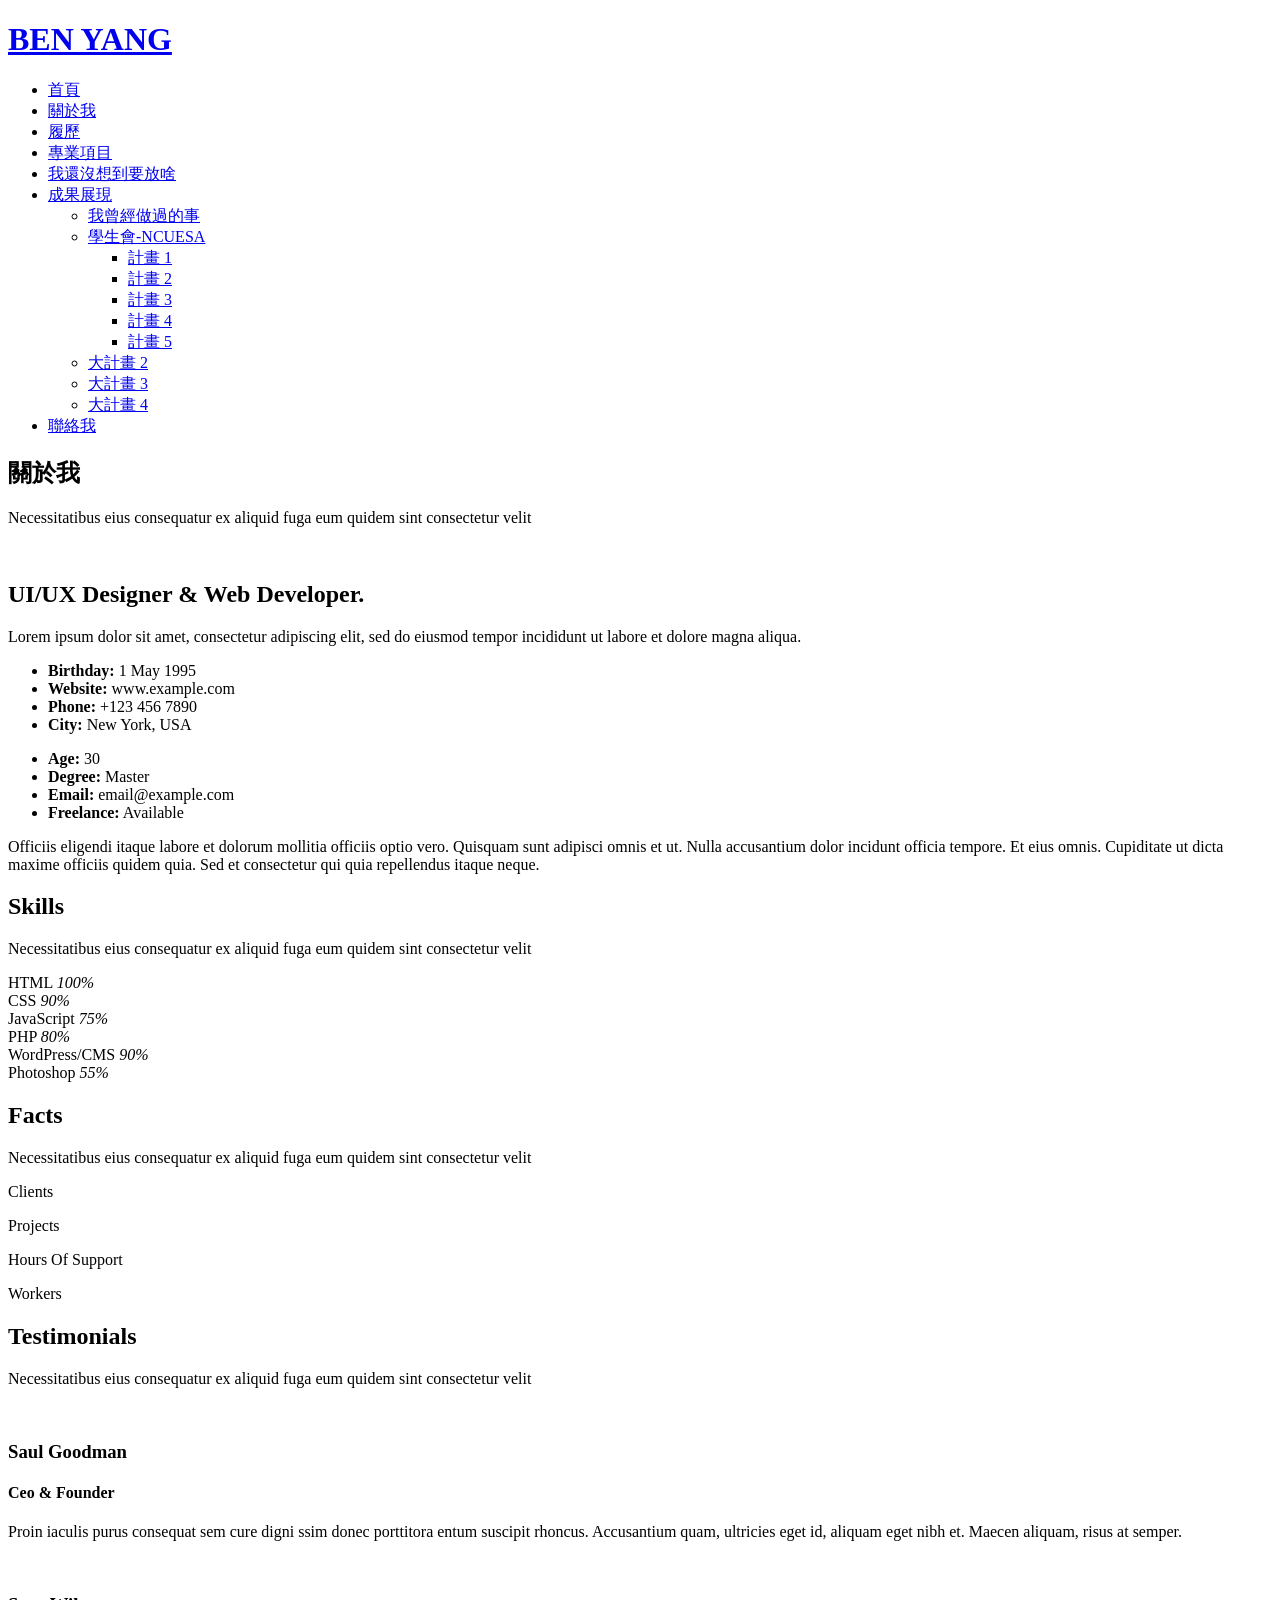
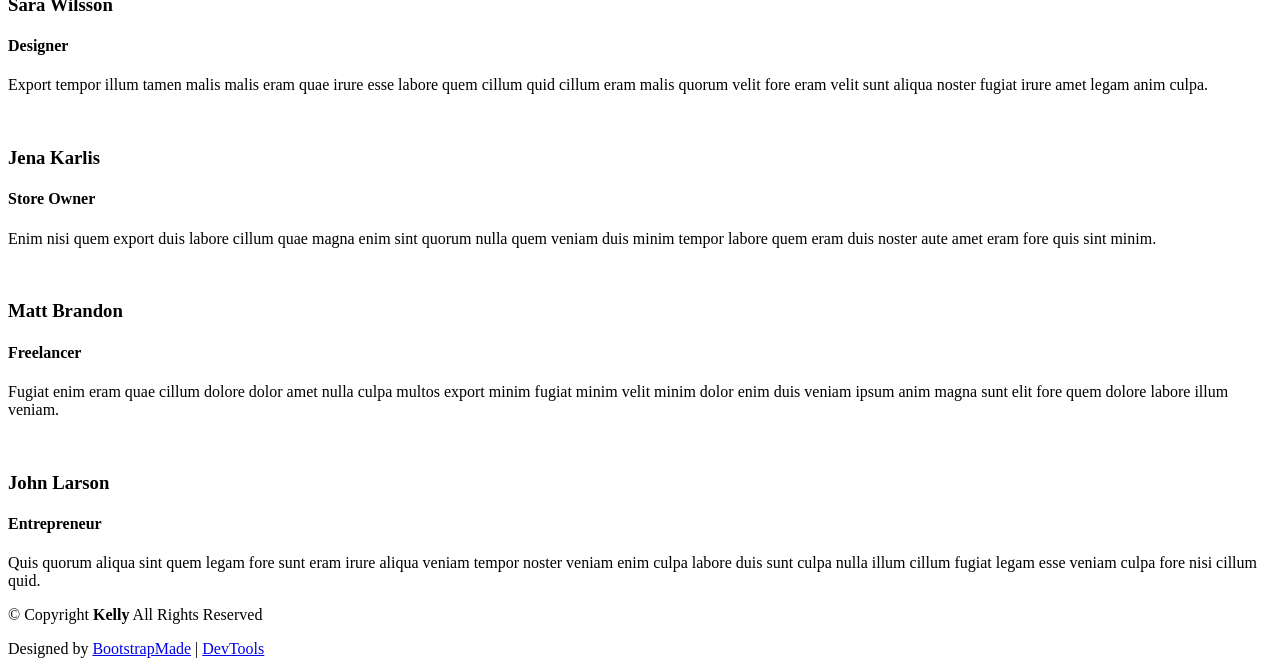
==== about.html @ 147623a7 "Add files via upload" ====
<!DOCTYPE html>
<html lang="en">

<head>
  <meta charset="utf-8">
  <meta content="width=device-width, initial-scale=1.0" name="viewport">
  <title>關於BEN YANG</title>
  <meta name="description" content="">
  <meta name="keywords" content="">

  <!-- Favicons -->
  <link href="assets/img/favicon.png" rel="icon">
  <link href="assets/img/apple-touch-icon.png" rel="apple-touch-icon">

  <!-- Fonts -->
  <link href="https://fonts.googleapis.com" rel="preconnect">
  <link href="https://fonts.gstatic.com" rel="preconnect" crossorigin>
  <link href="https://fonts.googleapis.com/css2?family=Roboto:ital,wght@0,100;0,300;0,400;0,500;0,700;0,900;1,100;1,300;1,400;1,500;1,700;1,900&family=Poppins:ital,wght@0,100;0,200;0,300;0,400;0,500;0,600;0,700;0,800;0,900;1,100;1,200;1,300;1,400;1,500;1,600;1,700;1,800;1,900&family=Raleway:ital,wght@0,100;0,200;0,300;0,400;0,500;0,600;0,700;0,800;0,900;1,100;1,200;1,300;1,400;1,500;1,600;1,700;1,800;1,900&display=swap" rel="stylesheet">

  <!-- Vendor CSS Files -->
  <link href="assets/vendor/bootstrap/css/bootstrap.min.css" rel="stylesheet">
  <link href="assets/vendor/bootstrap-icons/bootstrap-icons.css" rel="stylesheet">
  <link href="assets/vendor/aos/aos.css" rel="stylesheet">
  <link href="assets/vendor/swiper/swiper-bundle.min.css" rel="stylesheet">
  <link href="assets/vendor/glightbox/css/glightbox.min.css" rel="stylesheet">

  <!-- Main CSS File -->
  <link href="assets/css/main.css" rel="stylesheet">

  <!-- =======================================================
  * Template Name: Kelly
  * Template URL: https://bootstrapmade.com/kelly-free-bootstrap-cv-resume-html-template/
  * Updated: Aug 07 2024 with Bootstrap v5.3.3
  * Author: BootstrapMade.com
  * License: https://bootstrapmade.com/license/
  ======================================================== -->
</head>

<body class="about-page">

   <header id="header" class="header d-flex align-items-center light-background sticky-top">
    <div class="container-fluid position-relative d-flex align-items-center justify-content-between">

      <a href="index.html" class="logo d-flex align-items-center me-auto me-xl-0">
        <!-- Uncomment the line below if you also wish to use an image logo -->
        <!-- <img src="assets/img/logo.png" alt=""> -->
        <h1 class="sitename">BEN YANG</h1>
      </a>

      <nav id="navmenu" class="navmenu">
        <ul>
          <li><a href="index.html" class="active">首頁</a></li>
          <li><a href="about.html">關於我</a></li>
          <li><a href="resume.html">履歷</a></li>
          <li><a href="services.html">專業項目</a></li>
          <li><a href="portfolio.html">我還沒想到要放啥</a></li>
          <li class="dropdown"><a href="#"><span>成果展現</span> <i class="bi bi-chevron-down toggle-dropdown"></i></a>
            <ul>
              <li><a href="#">我曾經做過的事</a></li>
              <li class="dropdown"><a href="#"><span>學生會-NCUESA</span> <i class="bi bi-chevron-down toggle-dropdown"></i></a>
                <ul>
                  <li><a href="#">計畫 1</a></li>
                  <li><a href="#">計畫 2</a></li>
                  <li><a href="#">計畫 3</a></li>
                  <li><a href="#">計畫 4</a></li>
                  <li><a href="#">計畫 5</a></li>
                </ul>
              </li>
              <li><a href="#">大計畫 2</a></li>
              <li><a href="#">大計畫 3</a></li>
              <li><a href="#">大計畫 4</a></li>
            </ul>
          </li>
          <li><a href="contact.html">聯絡我</a></li>
        </ul>
        <i class="mobile-nav-toggle d-xl-none bi bi-list"></i>
      </nav>

      <div class="header-social-links">
        <a href="https://www.facebook.com/?locale=zh_TW" class="facebook" target="_blank"><i class="bi bi-facebook"></i></a>
        <a href="https://www.instagram.com/" class="instagram" target="_blank"><i class="bi bi-instagram"></i></a>
      </div>

    </div>
  </header>

  <main class="main">

    <!-- About Section -->
    <section id="about" class="about section">

      <!-- Section Title -->
      <div class="container section-title" data-aos="fade-up">
        <h2>關於我</h2>
        <p>Necessitatibus eius consequatur ex aliquid fuga eum quidem sint consectetur velit</p>
      </div><!-- End Section Title -->

      <div class="container" data-aos="fade-up" data-aos-delay="100">

        <div class="row gy-4 justify-content-center">
          <div class="col-lg-4">
            <img src="assets/img/profile-img.jpg" class="img-fluid" alt="">
          </div>
          <div class="col-lg-8 content">
            <h2>UI/UX Designer &amp; Web Developer.</h2>
            <p class="fst-italic py-3">
              Lorem ipsum dolor sit amet, consectetur adipiscing elit, sed do eiusmod tempor incididunt ut labore et dolore
              magna aliqua.
            </p>
            <div class="row">
              <div class="col-lg-6">
                <ul>
                  <li><i class="bi bi-chevron-right"></i> <strong>Birthday:</strong> <span>1 May 1995</span></li>
                  <li><i class="bi bi-chevron-right"></i> <strong>Website:</strong> <span>www.example.com</span></li>
                  <li><i class="bi bi-chevron-right"></i> <strong>Phone:</strong> <span>+123 456 7890</span></li>
                  <li><i class="bi bi-chevron-right"></i> <strong>City:</strong> <span>New York, USA</span></li>
                </ul>
              </div>
              <div class="col-lg-6">
                <ul>
                  <li><i class="bi bi-chevron-right"></i> <strong>Age:</strong> <span>30</span></li>
                  <li><i class="bi bi-chevron-right"></i> <strong>Degree:</strong> <span>Master</span></li>
                  <li><i class="bi bi-chevron-right"></i> <strong>Email:</strong> <span>email@example.com</span></li>
                  <li><i class="bi bi-chevron-right"></i> <strong>Freelance:</strong> <span>Available</span></li>
                </ul>
              </div>
            </div>
            <p class="py-3">
              Officiis eligendi itaque labore et dolorum mollitia officiis optio vero. Quisquam sunt adipisci omnis et ut. Nulla accusantium dolor incidunt officia tempore. Et eius omnis.
              Cupiditate ut dicta maxime officiis quidem quia. Sed et consectetur qui quia repellendus itaque neque.
            </p>
          </div>
        </div>

      </div>

    </section><!-- /About Section -->

    <!-- Skills Section -->
    <section id="skills" class="skills section">

      <!-- Section Title -->
      <div class="container section-title" data-aos="fade-up">
        <h2>Skills</h2>
        <p>Necessitatibus eius consequatur ex aliquid fuga eum quidem sint consectetur velit</p>
      </div><!-- End Section Title -->

      <div class="container" data-aos="fade-up" data-aos-delay="100">

        <div class="row skills-content skills-animation">

          <div class="col-lg-6">

            <div class="progress">
              <span class="skill"><span>HTML</span> <i class="val">100%</i></span>
              <div class="progress-bar-wrap">
                <div class="progress-bar" role="progressbar" aria-valuenow="100" aria-valuemin="0" aria-valuemax="100"></div>
              </div>
            </div><!-- End Skills Item -->

            <div class="progress">
              <span class="skill"><span>CSS</span> <i class="val">90%</i></span>
              <div class="progress-bar-wrap">
                <div class="progress-bar" role="progressbar" aria-valuenow="90" aria-valuemin="0" aria-valuemax="100"></div>
              </div>
            </div><!-- End Skills Item -->

            <div class="progress">
              <span class="skill"><span>JavaScript</span> <i class="val">75%</i></span>
              <div class="progress-bar-wrap">
                <div class="progress-bar" role="progressbar" aria-valuenow="75" aria-valuemin="0" aria-valuemax="100"></div>
              </div>
            </div><!-- End Skills Item -->

          </div>

          <div class="col-lg-6">

            <div class="progress">
              <span class="skill"><span>PHP</span> <i class="val">80%</i></span>
              <div class="progress-bar-wrap">
                <div class="progress-bar" role="progressbar" aria-valuenow="80" aria-valuemin="0" aria-valuemax="100"></div>
              </div>
            </div><!-- End Skills Item -->

            <div class="progress">
              <span class="skill"><span>WordPress/CMS</span> <i class="val">90%</i></span>
              <div class="progress-bar-wrap">
                <div class="progress-bar" role="progressbar" aria-valuenow="90" aria-valuemin="0" aria-valuemax="100"></div>
              </div>
            </div><!-- End Skills Item -->

            <div class="progress">
              <span class="skill"><span>Photoshop</span> <i class="val">55%</i></span>
              <div class="progress-bar-wrap">
                <div class="progress-bar" role="progressbar" aria-valuenow="55" aria-valuemin="0" aria-valuemax="100"></div>
              </div>
            </div><!-- End Skills Item -->

          </div>

        </div>

      </div>

    </section><!-- /Skills Section -->

    <!-- Stats Section -->
    <section id="stats" class="stats section">

      <!-- Section Title -->
      <div class="container section-title" data-aos="fade-up">
        <h2>Facts</h2>
        <p>Necessitatibus eius consequatur ex aliquid fuga eum quidem sint consectetur velit</p>
      </div><!-- End Section Title -->

      <div class="container" data-aos="fade-up" data-aos-delay="100">

        <div class="row gy-4">

          <div class="col-lg-3 col-md-6">
            <div class="stats-item text-center w-100 h-100">
              <span data-purecounter-start="0" data-purecounter-end="232" data-purecounter-duration="1" class="purecounter"></span>
              <p>Clients</p>
            </div>
          </div><!-- End Stats Item -->

          <div class="col-lg-3 col-md-6">
            <div class="stats-item text-center w-100 h-100">
              <span data-purecounter-start="0" data-purecounter-end="521" data-purecounter-duration="1" class="purecounter"></span>
              <p>Projects</p>
            </div>
          </div><!-- End Stats Item -->

          <div class="col-lg-3 col-md-6">
            <div class="stats-item text-center w-100 h-100">
              <span data-purecounter-start="0" data-purecounter-end="1453" data-purecounter-duration="1" class="purecounter"></span>
              <p>Hours Of Support</p>
            </div>
          </div><!-- End Stats Item -->

          <div class="col-lg-3 col-md-6">
            <div class="stats-item text-center w-100 h-100">
              <span data-purecounter-start="0" data-purecounter-end="32" data-purecounter-duration="1" class="purecounter"></span>
              <p>Workers</p>
            </div>
          </div><!-- End Stats Item -->

        </div>

      </div>

    </section><!-- /Stats Section -->

    <!-- Testimonials Section -->
    <section id="testimonials" class="testimonials section">

      <!-- Section Title -->
      <div class="container section-title" data-aos="fade-up">
        <h2>Testimonials</h2>
        <p>Necessitatibus eius consequatur ex aliquid fuga eum quidem sint consectetur velit</p>
      </div><!-- End Section Title -->

      <div class="container" data-aos="fade-up" data-aos-delay="100">

        <div class="swiper init-swiper">
          <script type="application/json" class="swiper-config">
            {
              "loop": true,
              "speed": 600,
              "autoplay": {
                "delay": 5000
              },
              "slidesPerView": "auto",
              "pagination": {
                "el": ".swiper-pagination",
                "type": "bullets",
                "clickable": true
              }
            }
          </script>
          <div class="swiper-wrapper">

            <div class="swiper-slide">
              <div class="testimonial-item">
                <img src="assets/img/testimonials/testimonials-1.jpg" class="testimonial-img" alt="">
                <h3>Saul Goodman</h3>
                <h4>Ceo &amp; Founder</h4>
                <div class="stars">
                  <i class="bi bi-star-fill"></i><i class="bi bi-star-fill"></i><i class="bi bi-star-fill"></i><i class="bi bi-star-fill"></i><i class="bi bi-star-fill"></i>
                </div>
                <p>
                  <i class="bi bi-quote quote-icon-left"></i>
                  <span>Proin iaculis purus consequat sem cure digni ssim donec porttitora entum suscipit rhoncus. Accusantium quam, ultricies eget id, aliquam eget nibh et. Maecen aliquam, risus at semper.</span>
                  <i class="bi bi-quote quote-icon-right"></i>
                </p>
              </div>
            </div><!-- End testimonial item -->

            <div class="swiper-slide">
              <div class="testimonial-item">
                <img src="assets/img/testimonials/testimonials-2.jpg" class="testimonial-img" alt="">
                <h3>Sara Wilsson</h3>
                <h4>Designer</h4>
                <div class="stars">
                  <i class="bi bi-star-fill"></i><i class="bi bi-star-fill"></i><i class="bi bi-star-fill"></i><i class="bi bi-star-fill"></i><i class="bi bi-star-fill"></i>
                </div>
                <p>
                  <i class="bi bi-quote quote-icon-left"></i>
                  <span>Export tempor illum tamen malis malis eram quae irure esse labore quem cillum quid cillum eram malis quorum velit fore eram velit sunt aliqua noster fugiat irure amet legam anim culpa.</span>
                  <i class="bi bi-quote quote-icon-right"></i>
                </p>
              </div>
            </div><!-- End testimonial item -->

            <div class="swiper-slide">
              <div class="testimonial-item">
                <img src="assets/img/testimonials/testimonials-3.jpg" class="testimonial-img" alt="">
                <h3>Jena Karlis</h3>
                <h4>Store Owner</h4>
                <div class="stars">
                  <i class="bi bi-star-fill"></i><i class="bi bi-star-fill"></i><i class="bi bi-star-fill"></i><i class="bi bi-star-fill"></i><i class="bi bi-star-fill"></i>
                </div>
                <p>
                  <i class="bi bi-quote quote-icon-left"></i>
                  <span>Enim nisi quem export duis labore cillum quae magna enim sint quorum nulla quem veniam duis minim tempor labore quem eram duis noster aute amet eram fore quis sint minim.</span>
                  <i class="bi bi-quote quote-icon-right"></i>
                </p>
              </div>
            </div><!-- End testimonial item -->

            <div class="swiper-slide">
              <div class="testimonial-item">
                <img src="assets/img/testimonials/testimonials-4.jpg" class="testimonial-img" alt="">
                <h3>Matt Brandon</h3>
                <h4>Freelancer</h4>
                <div class="stars">
                  <i class="bi bi-star-fill"></i><i class="bi bi-star-fill"></i><i class="bi bi-star-fill"></i><i class="bi bi-star-fill"></i><i class="bi bi-star-fill"></i>
                </div>
                <p>
                  <i class="bi bi-quote quote-icon-left"></i>
                  <span>Fugiat enim eram quae cillum dolore dolor amet nulla culpa multos export minim fugiat minim velit minim dolor enim duis veniam ipsum anim magna sunt elit fore quem dolore labore illum veniam.</span>
                  <i class="bi bi-quote quote-icon-right"></i>
                </p>
              </div>
            </div><!-- End testimonial item -->

            <div class="swiper-slide">
              <div class="testimonial-item">
                <img src="assets/img/testimonials/testimonials-5.jpg" class="testimonial-img" alt="">
                <h3>John Larson</h3>
                <h4>Entrepreneur</h4>
                <div class="stars">
                  <i class="bi bi-star-fill"></i><i class="bi bi-star-fill"></i><i class="bi bi-star-fill"></i><i class="bi bi-star-fill"></i><i class="bi bi-star-fill"></i>
                </div>
                <p>
                  <i class="bi bi-quote quote-icon-left"></i>
                  <span>Quis quorum aliqua sint quem legam fore sunt eram irure aliqua veniam tempor noster veniam enim culpa labore duis sunt culpa nulla illum cillum fugiat legam esse veniam culpa fore nisi cillum quid.</span>
                  <i class="bi bi-quote quote-icon-right"></i>
                </p>
              </div>
            </div><!-- End testimonial item -->

          </div>
          <div class="swiper-pagination"></div>
        </div>

      </div>

    </section><!-- /Testimonials Section -->

  </main>

<footer id="footer" class="footer light-background">

    <div class="container">
      <div class="copyright text-center ">
        <p>© <span>Copyright</span> <strong class="px-1 sitename">Kelly</strong> <span>All Rights Reserved<br></span></p>
      </div>
      <div class="social-links d-flex justify-content-center">
        <a href="https://www.facebook.com/?locale=zh_TW"><i class="bi bi-facebook"></i></a>
        <a href="https://www.instagram.com/"><i class="bi bi-instagram"></i></a>
      </div>
      <div class="credits">
        <!-- All the links in the footer should remain intact. -->
        <!-- You can delete the links only if you've purchased the pro version. -->
        <!-- Licensing information: https://bootstrapmade.com/license/ -->
        <!-- Purchase the pro version with working PHP/AJAX contact form: [buy-url] -->
        Designed by <a href="https://bootstrapmade.com/">BootstrapMade</a> | <a href="https://bootstrapmade.com/tools/">DevTools</a>
      </div>
    </div>

  </footer>

  <!-- Scroll Top -->
  <a href="#" id="scroll-top" class="scroll-top d-flex align-items-center justify-content-center"><i class="bi bi-arrow-up-short"></i></a>

  <!-- Preloader -->
  <div id="preloader"></div>

  <!-- Vendor JS Files -->
  <script src="assets/vendor/bootstrap/js/bootstrap.bundle.min.js"></script>
  <script src="assets/vendor/php-email-form/validate.js"></script>
  <script src="assets/vendor/aos/aos.js"></script>
  <script src="assets/vendor/waypoints/noframework.waypoints.js"></script>
  <script src="assets/vendor/purecounter/purecounter_vanilla.js"></script>
  <script src="assets/vendor/swiper/swiper-bundle.min.js"></script>
  <script src="assets/vendor/glightbox/js/glightbox.min.js"></script>
  <script src="assets/vendor/imagesloaded/imagesloaded.pkgd.min.js"></script>
  <script src="assets/vendor/isotope-layout/isotope.pkgd.min.js"></script>

  <!-- Main JS File -->
  <script src="assets/js/main.js"></script>

</body>

</html>
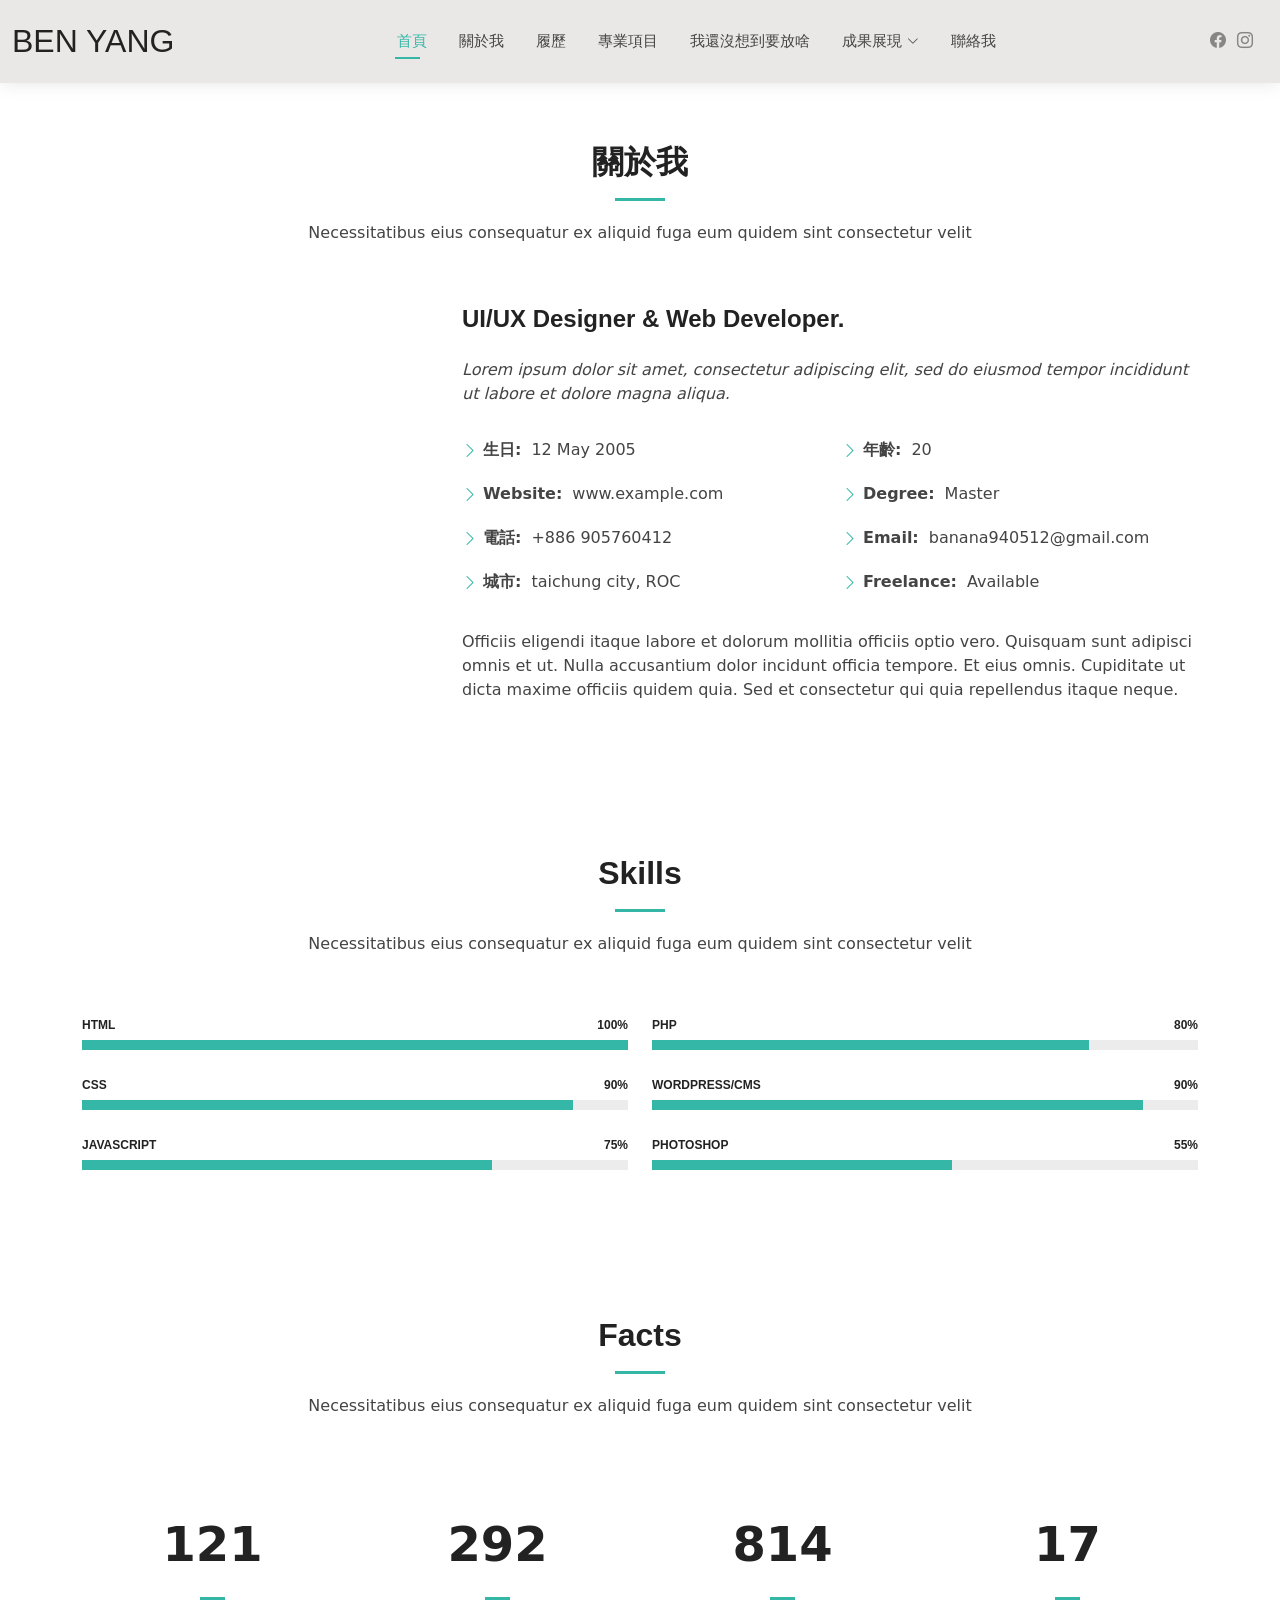
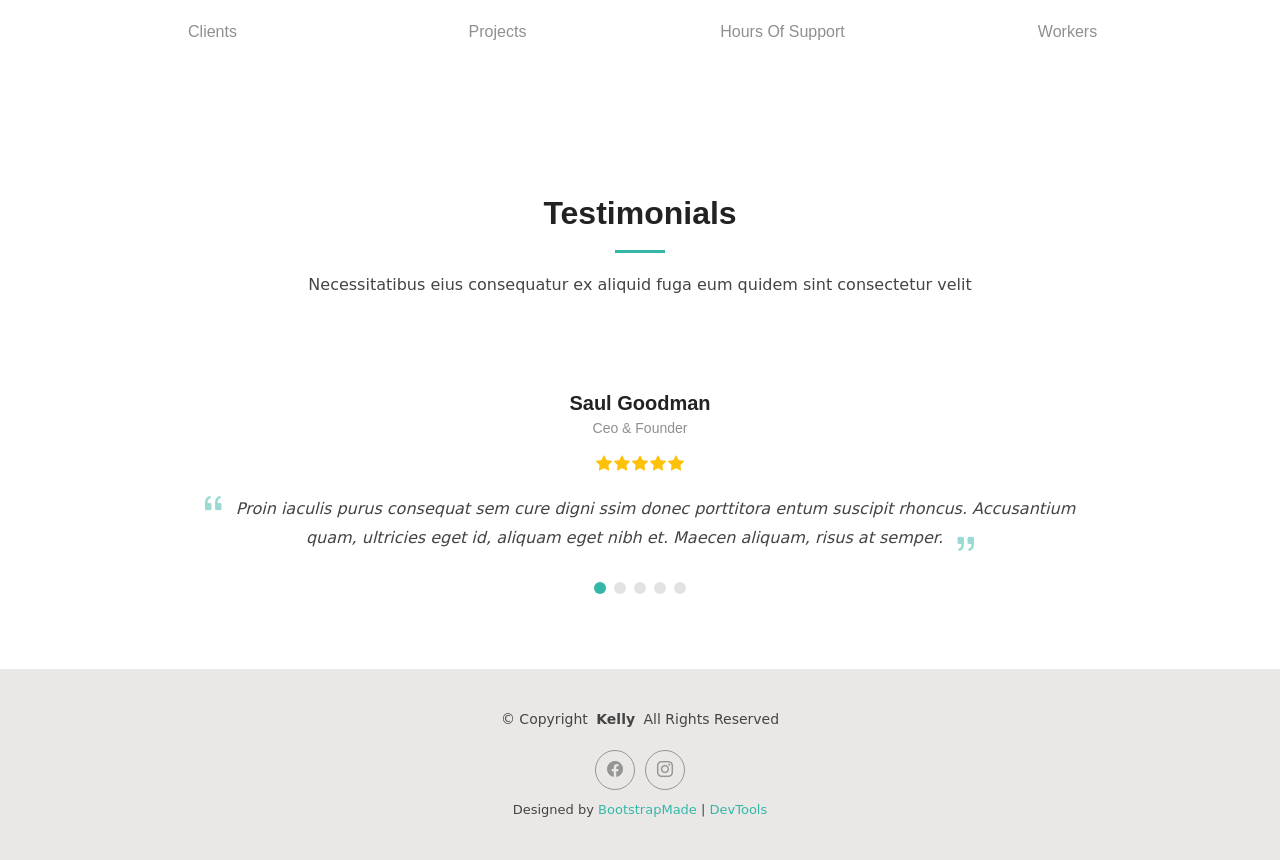
==== commit b6e15285: "Add files via upload" ====
--- a/about.html
+++ b/about.html
@@ -110,17 +110,17 @@
             <div class="row">
               <div class="col-lg-6">
                 <ul>
-                  <li><i class="bi bi-chevron-right"></i> <strong>Birthday:</strong> <span>1 May 1995</span></li>
+                  <li><i class="bi bi-chevron-right"></i> <strong>生日:</strong> <span>12 May 2005</span></li>
                   <li><i class="bi bi-chevron-right"></i> <strong>Website:</strong> <span>www.example.com</span></li>
-                  <li><i class="bi bi-chevron-right"></i> <strong>Phone:</strong> <span>+123 456 7890</span></li>
-                  <li><i class="bi bi-chevron-right"></i> <strong>City:</strong> <span>New York, USA</span></li>
+                  <li><i class="bi bi-chevron-right"></i> <strong>電話:</strong> <span>+886 905760412</span></li>
+                  <li><i class="bi bi-chevron-right"></i> <strong>城市:</strong> <span>taichung city, ROC</span></li>
                 </ul>
               </div>
               <div class="col-lg-6">
                 <ul>
-                  <li><i class="bi bi-chevron-right"></i> <strong>Age:</strong> <span>30</span></li>
+                  <li><i class="bi bi-chevron-right"></i> <strong>年齡:</strong> <span>20</span></li>
                   <li><i class="bi bi-chevron-right"></i> <strong>Degree:</strong> <span>Master</span></li>
-                  <li><i class="bi bi-chevron-right"></i> <strong>Email:</strong> <span>email@example.com</span></li>
+                  <li><i class="bi bi-chevron-right"></i> <strong>Email:</strong> <span>banana940512@gmail.com</span></li>
                   <li><i class="bi bi-chevron-right"></i> <strong>Freelance:</strong> <span>Available</span></li>
                 </ul>
               </div>
--- a/assets/css/main.css
+++ b/assets/css/main.css
@@ -0,0 +1,1423 @@
+/**
+* Template Name: Kelly
+* Template URL: https://bootstrapmade.com/kelly-free-bootstrap-cv-resume-html-template/
+* Updated: Aug 07 2024 with Bootstrap v5.3.3
+* Author: BootstrapMade.com
+* License: https://bootstrapmade.com/license/
+*/
+
+/*--------------------------------------------------------------
+# Font & Color Variables
+# Help: https://bootstrapmade.com/color-system/
+--------------------------------------------------------------*/
+/* Fonts */
+:root {
+  --default-font: "Roboto",  system-ui, -apple-system, "Segoe UI", Roboto, "Helvetica Neue", Arial, "Noto Sans", "Liberation Sans", sans-serif, "Apple Color Emoji", "Segoe UI Emoji", "Segoe UI Symbol", "Noto Color Emoji";
+  --heading-font: "Raleway",  sans-serif;
+  --nav-font: "Poppins",  sans-serif;
+}
+
+/* Global Colors - The following color variables are used throughout the website. Updating them here will change the color scheme of the entire website */
+:root { 
+  --background-color: #ffffff; /* Background color for the entire website, including individual sections */
+  --default-color: #444444; /* Default color used for the majority of the text content across the entire website */
+  --heading-color: #222222; /* Color for headings, subheadings and title throughout the website */
+  --accent-color: #34b7a7; /* Accent color that represents your brand on the website. It's used for buttons, links, and other elements that need to stand out */
+  --surface-color: #ffffff; /* The surface color is used as a background of boxed elements within sections, such as cards, icon boxes, or other elements that require a visual separation from the global background. */
+  --contrast-color: #ffffff; /* Contrast color for text, ensuring readability against backgrounds of accent, heading, or default colors. */
+}
+
+/* Nav Menu Colors - The following color variables are used specifically for the navigation menu. They are separate from the global colors to allow for more customization options */
+:root {
+  --nav-color: #444444;  /* The default color of the main navmenu links */
+  --nav-hover-color: #34b7a7; /* Applied to main navmenu links when they are hovered over or active */
+  --nav-mobile-background-color: #ffffff; /* Used as the background color for mobile navigation menu */
+  --nav-dropdown-background-color: #ffffff; /* Used as the background color for dropdown items that appear when hovering over primary navigation items */
+  --nav-dropdown-color: #444444; /* Used for navigation links of the dropdown items in the navigation menu. */
+  --nav-dropdown-hover-color: #34b7a7; /* Similar to --nav-hover-color, this color is applied to dropdown navigation links when they are hovered over. */
+}
+
+/* Color Presets - These classes override global colors when applied to any section or element, providing reuse of the sam color scheme. */
+
+.light-background {
+  --background-color: #e9e8e6;
+  --surface-color: #ffffff;
+}
+
+.dark-background {
+  --background-color: #060606;
+  --default-color: #ffffff;
+  --heading-color: #ffffff;
+  --surface-color: #252525;
+  --contrast-color: #ffffff;
+}
+
+/* Smooth scroll */
+:root {
+  scroll-behavior: smooth;
+}
+
+/*--------------------------------------------------------------
+# General Styling & Shared Classes
+--------------------------------------------------------------*/
+body {
+  color: var(--default-color);
+  background-color: var(--background-color);
+  font-family: var(--default-font);
+}
+
+a {
+  color: var(--accent-color);
+  text-decoration: none;
+  transition: 0.3s;
+}
+
+a:hover {
+  color: color-mix(in srgb, var(--accent-color), transparent 25%);
+  text-decoration: none;
+}
+
+h1,
+h2,
+h3,
+h4,
+h5,
+h6 {
+  color: var(--heading-color);
+  font-family: var(--heading-font);
+}
+
+/* PHP Email Form Messages
+------------------------------*/
+.php-email-form .error-message {
+  display: none;
+  background: #df1529;
+  color: #ffffff;
+  text-align: left;
+  padding: 15px;
+  margin-bottom: 24px;
+  font-weight: 600;
+}
+
+.php-email-form .sent-message {
+  display: none;
+  color: #ffffff;
+  background: #059652;
+  text-align: center;
+  padding: 15px;
+  margin-bottom: 24px;
+  font-weight: 600;
+}
+
+.php-email-form .loading {
+  display: none;
+  background: var(--surface-color);
+  text-align: center;
+  padding: 15px;
+  margin-bottom: 24px;
+}
+
+.php-email-form .loading:before {
+  content: "";
+  display: inline-block;
+  border-radius: 50%;
+  width: 24px;
+  height: 24px;
+  margin: 0 10px -6px 0;
+  border: 3px solid var(--accent-color);
+  border-top-color: var(--surface-color);
+  animation: php-email-form-loading 1s linear infinite;
+}
+
+@keyframes php-email-form-loading {
+  0% {
+    transform: rotate(0deg);
+  }
+
+  100% {
+    transform: rotate(360deg);
+  }
+}
+
+/*--------------------------------------------------------------
+# Global Header
+--------------------------------------------------------------*/
+.header {
+  color: var(--default-color);
+  background-color: var(--background-color);
+  padding: 15px 0;
+  transition: all 0.5s;
+  z-index: 997;
+  box-shadow: 0px 0 18px rgba(0, 0, 0, 0.1);
+}
+
+.header .logo {
+  line-height: 1;
+}
+
+.header .logo img {
+  max-height: 36px;
+  margin-right: 8px;
+}
+
+.header .logo h1 {
+  font-size: 32px;
+  margin: 0;
+  font-weight: 300;
+  text-transform: uppercase;
+  color: var(--heading-color);
+}
+
+.header .header-social-links {
+  padding-right: 15px;
+}
+
+.header .header-social-links a {
+  color: color-mix(in srgb, var(--default-color), transparent 40%);
+  padding-left: 6px;
+  display: inline-block;
+  transition: 0.3s;
+  font-size: 16px;
+}
+
+.header .header-social-links a:hover {
+  color: var(--accent-color);
+}
+
+.header .header-social-links a i {
+  line-height: 0px;
+}
+
+@media (max-width: 1200px) {
+  .header .logo {
+    order: 1;
+  }
+
+  .header .header-social-links {
+    order: 2;
+  }
+
+  .header .navmenu {
+    order: 3;
+  }
+}
+
+/*--------------------------------------------------------------
+# Navigation Menu
+--------------------------------------------------------------*/
+/* Desktop Navigation */
+@media (min-width: 1200px) {
+  .navmenu {
+    padding: 0;
+  }
+
+  .navmenu ul {
+    margin: 0;
+    padding: 0;
+    display: flex;
+    list-style: none;
+    align-items: center;
+  }
+
+  .navmenu li {
+    position: relative;
+  }
+
+  .navmenu>ul>li {
+    white-space: nowrap;
+    padding: 15px 14px;
+  }
+
+  .navmenu>ul>li:last-child {
+    padding-right: 0;
+  }
+
+  .navmenu a,
+  .navmenu a:focus {
+    color: var(--nav-color);
+    font-size: 15px;
+    padding: 0 2px;
+    font-family: var(--nav-font);
+    font-weight: 400;
+    display: flex;
+    align-items: center;
+    justify-content: space-between;
+    white-space: nowrap;
+    transition: 0.3s;
+    position: relative;
+  }
+
+  .navmenu a i,
+  .navmenu a:focus i {
+    font-size: 12px;
+    line-height: 0;
+    margin-left: 5px;
+    transition: 0.3s;
+  }
+
+  .navmenu>ul>li>a:before {
+    content: "";
+    position: absolute;
+    height: 2px;
+    bottom: -6px;
+    left: 0;
+    background-color: var(--nav-hover-color);
+    visibility: hidden;
+    width: 0px;
+    transition: all 0.3s ease-in-out 0s;
+  }
+
+  .navmenu a:hover:before,
+  .navmenu li:hover>a:before,
+  .navmenu .active:before {
+    visibility: visible;
+    width: 25px;
+  }
+
+  .navmenu li:hover>a,
+  .navmenu .active,
+  .navmenu .active:focus {
+    color: var(--nav-hover-color);
+  }
+
+  .navmenu .dropdown ul {
+    margin: 0;
+    padding: 10px 0;
+    background: var(--nav-dropdown-background-color);
+    display: block;
+    position: absolute;
+    visibility: hidden;
+    left: 14px;
+    top: 130%;
+    opacity: 0;
+    transition: 0.3s;
+    border-radius: 4px;
+    z-index: 99;
+    box-shadow: 0px 0px 30px rgba(0, 0, 0, 0.1);
+  }
+
+  .navmenu .dropdown ul li {
+    min-width: 200px;
+  }
+
+  .navmenu .dropdown ul a {
+    padding: 10px 20px;
+    font-size: 15px;
+    text-transform: none;
+    color: var(--nav-dropdown-color);
+  }
+
+  .navmenu .dropdown ul a i {
+    font-size: 12px;
+  }
+
+  .navmenu .dropdown ul a:hover,
+  .navmenu .dropdown ul .active:hover,
+  .navmenu .dropdown ul li:hover>a {
+    color: var(--nav-dropdown-hover-color);
+  }
+
+  .navmenu .dropdown:hover>ul {
+    opacity: 1;
+    top: 100%;
+    visibility: visible;
+  }
+
+  .navmenu .dropdown .dropdown ul {
+    top: 0;
+    left: -90%;
+    visibility: hidden;
+  }
+
+  .navmenu .dropdown .dropdown:hover>ul {
+    opacity: 1;
+    top: 0;
+    left: -100%;
+    visibility: visible;
+  }
+}
+
+/* Mobile Navigation */
+@media (max-width: 1199px) {
+  .mobile-nav-toggle {
+    color: var(--nav-color);
+    font-size: 28px;
+    line-height: 0;
+    margin-right: 10px;
+    cursor: pointer;
+    transition: color 0.3s;
+  }
+
+  .navmenu {
+    padding: 0;
+    z-index: 9997;
+  }
+
+  .navmenu ul {
+    display: none;
+    list-style: none;
+    position: absolute;
+    inset: 60px 20px 20px 20px;
+    padding: 10px 0;
+    margin: 0;
+    border-radius: 6px;
+    background-color: var(--nav-mobile-background-color);
+    border: 1px solid color-mix(in srgb, var(--default-color), transparent 90%);
+    box-shadow: none;
+    overflow-y: auto;
+    transition: 0.3s;
+    z-index: 9998;
+  }
+
+  .navmenu a,
+  .navmenu a:focus {
+    color: var(--nav-dropdown-color);
+    padding: 10px 20px;
+    font-family: var(--nav-font);
+    font-size: 17px;
+    font-weight: 500;
+    display: flex;
+    align-items: center;
+    justify-content: space-between;
+    white-space: nowrap;
+    transition: 0.3s;
+  }
+
+  .navmenu a i,
+  .navmenu a:focus i {
+    font-size: 12px;
+    line-height: 0;
+    margin-left: 5px;
+    width: 30px;
+    height: 30px;
+    display: flex;
+    align-items: center;
+    justify-content: center;
+    border-radius: 50%;
+    transition: 0.3s;
+    background-color: color-mix(in srgb, var(--accent-color), transparent 90%);
+  }
+
+  .navmenu a i:hover,
+  .navmenu a:focus i:hover {
+    background-color: var(--accent-color);
+    color: var(--contrast-color);
+  }
+
+  .navmenu a:hover,
+  .navmenu .active,
+  .navmenu .active:focus {
+    color: var(--nav-dropdown-hover-color);
+  }
+
+  .navmenu .active i,
+  .navmenu .active:focus i {
+    background-color: var(--accent-color);
+    color: var(--contrast-color);
+    transform: rotate(180deg);
+  }
+
+  .navmenu .dropdown ul {
+    position: static;
+    display: none;
+    z-index: 99;
+    padding: 10px 0;
+    margin: 10px 20px;
+    background-color: var(--nav-dropdown-background-color);
+    transition: all 0.5s ease-in-out;
+  }
+
+  .navmenu .dropdown ul ul {
+    background-color: rgba(33, 37, 41, 0.1);
+  }
+
+  .navmenu .dropdown>.dropdown-active {
+    display: block;
+    background-color: rgba(33, 37, 41, 0.03);
+  }
+
+  .mobile-nav-active {
+    overflow: hidden;
+  }
+
+  .mobile-nav-active .mobile-nav-toggle {
+    color: #fff;
+    position: absolute;
+    font-size: 32px;
+    top: 15px;
+    right: 15px;
+    margin-right: 0;
+    z-index: 9999;
+  }
+
+  .mobile-nav-active .navmenu {
+    position: fixed;
+    overflow: hidden;
+    inset: 0;
+    background: rgba(33, 37, 41, 0.8);
+    transition: 0.3s;
+  }
+
+  .mobile-nav-active .navmenu>ul {
+    display: block;
+  }
+}
+
+/*--------------------------------------------------------------
+# Global Footer
+--------------------------------------------------------------*/
+.footer {
+  color: var(--default-color);
+  background-color: var(--background-color);
+  font-size: 14px;
+  padding: 40px 0;
+  position: relative;
+}
+
+.footer .copyright p {
+  margin-bottom: 0;
+}
+
+.footer .social-links {
+  margin-top: 20px;
+}
+
+.footer .social-links a {
+  display: flex;
+  align-items: center;
+  justify-content: center;
+  width: 40px;
+  height: 40px;
+  border-radius: 50%;
+  border: 1px solid color-mix(in srgb, var(--default-color), transparent 50%);
+  font-size: 16px;
+  color: color-mix(in srgb, var(--default-color), transparent 50%);
+  margin: 0 5px;
+  transition: 0.3s;
+}
+
+.footer .social-links a:hover {
+  color: var(--accent-color);
+  border-color: var(--accent-color);
+}
+
+.footer .credits {
+  margin-top: 10px;
+  font-size: 13px;
+  text-align: center;
+}
+
+/*--------------------------------------------------------------
+# Preloader
+--------------------------------------------------------------*/
+#preloader {
+  position: fixed;
+  inset: 0;
+  z-index: 9999;
+  overflow: hidden;
+  background-color: var(--background-color);
+  transition: all 0.6s ease-out;
+  width: 100%;
+  height: 100vh;
+}
+
+#preloader:before,
+#preloader:after {
+  content: "";
+  position: absolute;
+  border: 4px solid var(--accent-color);
+  border-radius: 50%;
+  animation: animate-preloader 2s cubic-bezier(0, 0.2, 0.8, 1) infinite;
+}
+
+#preloader:after {
+  animation-delay: -0.5s;
+}
+
+@keyframes animate-preloader {
+  0% {
+    width: 10px;
+    height: 10px;
+    top: calc(50% - 5px);
+    left: calc(50% - 5px);
+    opacity: 1;
+  }
+
+  100% {
+    width: 72px;
+    height: 72px;
+    top: calc(50% - 36px);
+    left: calc(50% - 36px);
+    opacity: 0;
+  }
+}
+
+/*--------------------------------------------------------------
+# Scroll Top Button
+--------------------------------------------------------------*/
+.scroll-top {
+  position: fixed;
+  visibility: hidden;
+  opacity: 0;
+  right: 15px;
+  bottom: -15px;
+  z-index: 99999;
+  background-color: var(--accent-color);
+  width: 44px;
+  height: 44px;
+  border-radius: 50px;
+  transition: all 0.4s;
+}
+
+.scroll-top i {
+  font-size: 24px;
+  color: var(--contrast-color);
+  line-height: 0;
+}
+
+.scroll-top:hover {
+  background-color: color-mix(in srgb, var(--accent-color), transparent 20%);
+  color: var(--contrast-color);
+}
+
+.scroll-top.active {
+  visibility: visible;
+  opacity: 1;
+  bottom: 15px;
+}
+
+/*--------------------------------------------------------------
+# Disable aos animation delay on mobile devices
+--------------------------------------------------------------*/
+@media screen and (max-width: 768px) {
+  [data-aos-delay] {
+    transition-delay: 0 !important;
+  }
+}
+
+/*--------------------------------------------------------------
+# Global Page Titles & Breadcrumbs
+--------------------------------------------------------------*/
+.page-title {
+  color: var(--default-color);
+  background-color: var(--background-color);
+  padding: 25px 0;
+  position: relative;
+  border-bottom: 1px solid color-mix(in srgb, var(--default-color), transparent 85%);
+}
+
+.page-title h1 {
+  font-size: 24px;
+  font-weight: 400;
+}
+
+.page-title .breadcrumbs ol {
+  display: flex;
+  flex-wrap: wrap;
+  list-style: none;
+  padding: 0;
+  margin: 0;
+  font-size: 14px;
+  font-weight: 400;
+}
+
+.page-title .breadcrumbs ol li+li {
+  padding-left: 10px;
+}
+
+.page-title .breadcrumbs ol li+li::before {
+  content: "/";
+  display: inline-block;
+  padding-right: 10px;
+  color: color-mix(in srgb, var(--default-color), transparent 70%);
+}
+
+/*--------------------------------------------------------------
+# Global Sections
+--------------------------------------------------------------*/
+section,
+.section {
+  color: var(--default-color);
+  background-color: var(--background-color);
+  padding: 60px 0;
+  scroll-margin-top: 100px;
+  overflow: clip;
+}
+
+@media (max-width: 1199px) {
+
+  section,
+  .section {
+    scroll-margin-top: 66px;
+  }
+}
+
+/*--------------------------------------------------------------
+# Global Section Titles
+--------------------------------------------------------------*/
+.section-title {
+  text-align: center;
+  padding-bottom: 60px;
+  position: relative;
+}
+
+.section-title h2 {
+  font-size: 32px;
+  font-weight: 700;
+  margin-bottom: 20px;
+  padding-bottom: 20px;
+  position: relative;
+}
+
+.section-title h2:after {
+  content: "";
+  position: absolute;
+  display: block;
+  width: 50px;
+  height: 3px;
+  background: var(--accent-color);
+  left: 0;
+  right: 0;
+  bottom: 0;
+  margin: auto;
+}
+
+.section-title p {
+  margin-bottom: 0;
+}
+
+/*--------------------------------------------------------------
+# Hero Section
+--------------------------------------------------------------*/
+.hero {
+  width: 100%;
+  min-height: calc(100vh - 82px);
+  position: relative;
+  padding: 80px 0;
+  display: flex;
+  align-items: center;
+  justify-content: center;
+}
+
+@media (max-width: 1200px) {
+  .hero {
+    min-height: calc(100vh - 68px);
+  }
+}
+
+.hero img {
+  position: absolute;
+  inset: 0;
+  display: block;
+  width: 100%;
+  height: 100%;
+  object-fit: cover;
+  z-index: 1;
+}
+
+.hero .container {
+  position: relative;
+  z-index: 3;
+}
+
+.hero h2 {
+  margin: 0;
+  font-size: 48px;
+  font-weight: 700;
+}
+
+.hero p {
+  margin: 10px 0 0 0;
+  font-size: 24px;
+  color: var(--heading-color);
+}
+
+.hero .btn-get-started {
+  color: var(--contrast-color);
+  background: var(--accent-color);
+  font-family: var(--heading-font);
+  text-transform: uppercase;
+  font-weight: 600;
+  font-size: 12px;
+  letter-spacing: 1px;
+  display: inline-block;
+  padding: 12px 40px;
+  border-radius: 50px;
+  transition: 0.5s;
+  margin-top: 30px;
+}
+
+.hero .btn-get-started:hover {
+  background: color-mix(in srgb, var(--accent-color) 90%, white 20%);
+}
+
+@media (max-width: 768px) {
+  .hero h2 {
+    font-size: 32px;
+  }
+
+  .hero p {
+    font-size: 18px;
+  }
+}
+
+/*--------------------------------------------------------------
+# About Section
+--------------------------------------------------------------*/
+.about .content h2 {
+  font-weight: 700;
+  font-size: 24px;
+}
+
+.about .content ul {
+  list-style: none;
+  padding: 0;
+}
+
+.about .content ul li {
+  margin-bottom: 20px;
+  display: flex;
+  align-items: center;
+}
+
+.about .content ul strong {
+  margin-right: 10px;
+}
+
+.about .content ul i {
+  font-size: 16px;
+  margin-right: 5px;
+  color: var(--accent-color);
+  line-height: 0;
+}
+
+/*--------------------------------------------------------------
+# Skills Section
+--------------------------------------------------------------*/
+.skills .progress {
+  height: 60px;
+  display: block;
+  background: none;
+  border-radius: 0;
+}
+
+.skills .progress .skill {
+  color: var(--heading-color);
+  padding: 0;
+  margin: 0 0 6px 0;
+  text-transform: uppercase;
+  display: block;
+  font-weight: 600;
+  font-family: var(--heading-font);
+}
+
+.skills .progress .skill .val {
+  float: right;
+  font-style: normal;
+}
+
+.skills .progress-bar-wrap {
+  background: color-mix(in srgb, var(--default-color), transparent 90%);
+  height: 10px;
+}
+
+.skills .progress-bar {
+  width: 1px;
+  height: 10px;
+  transition: 0.9s;
+  background-color: var(--accent-color);
+}
+
+/*--------------------------------------------------------------
+# Stats Section
+--------------------------------------------------------------*/
+.stats .stats-item {
+  padding: 30px;
+  width: 100%;
+}
+
+.stats .stats-item span {
+  color: var(--heading-color);
+  font-size: 48px;
+  display: block;
+  font-weight: 700;
+  margin-bottom: 20px;
+  padding-bottom: 20px;
+  position: relative;
+}
+
+.stats .stats-item span:after {
+  content: "";
+  position: absolute;
+  display: block;
+  width: 25px;
+  height: 3px;
+  background: var(--accent-color);
+  left: 0;
+  right: 0;
+  bottom: 0;
+  margin: auto;
+}
+
+.stats .stats-item p {
+  color: color-mix(in srgb, var(--default-color), transparent 40%);
+  padding: 0;
+  margin: 0;
+  font-family: var(--heading-font);
+  font-weight: 500;
+}
+
+/*--------------------------------------------------------------
+# Testimonials Section
+--------------------------------------------------------------*/
+.testimonials .section-header {
+  margin-bottom: 40px;
+}
+
+.testimonials .testimonials-carousel,
+.testimonials .testimonials-slider {
+  overflow: hidden;
+}
+
+.testimonials .testimonial-item {
+  text-align: center;
+}
+
+.testimonials .testimonial-item .testimonial-img {
+  width: 120px;
+  border-radius: 50%;
+  border: 4px solid var(--background-color);
+  margin: 0 auto;
+}
+
+.testimonials .testimonial-item h3 {
+  font-size: 20px;
+  font-weight: bold;
+  margin: 10px 0 5px 0;
+}
+
+.testimonials .testimonial-item h4 {
+  font-size: 14px;
+  color: color-mix(in srgb, var(--default-color), transparent 40%);
+  margin: 0 0 15px 0;
+}
+
+.testimonials .testimonial-item .stars {
+  margin-bottom: 15px;
+}
+
+.testimonials .testimonial-item .stars i {
+  color: #ffc107;
+  margin: 0 1px;
+}
+
+.testimonials .testimonial-item .quote-icon-left,
+.testimonials .testimonial-item .quote-icon-right {
+  color: color-mix(in srgb, var(--accent-color), transparent 50%);
+  font-size: 26px;
+  line-height: 0;
+}
+
+.testimonials .testimonial-item .quote-icon-left {
+  display: inline-block;
+  left: -5px;
+  position: relative;
+}
+
+.testimonials .testimonial-item .quote-icon-right {
+  display: inline-block;
+  right: -5px;
+  position: relative;
+  top: 10px;
+  transform: scale(-1, -1);
+}
+
+.testimonials .testimonial-item p {
+  font-style: italic;
+  margin: 0 auto 15px auto;
+}
+
+.testimonials .swiper-wrapper {
+  height: auto;
+}
+
+.testimonials .swiper-pagination {
+  margin-top: 20px;
+  position: relative;
+}
+
+.testimonials .swiper-pagination .swiper-pagination-bullet {
+  width: 12px;
+  height: 12px;
+  opacity: 1;
+  background-color: color-mix(in srgb, var(--default-color), transparent 85%);
+}
+
+.testimonials .swiper-pagination .swiper-pagination-bullet-active {
+  background-color: var(--accent-color);
+}
+
+@media (min-width: 992px) {
+  .testimonials .testimonial-item p {
+    width: 80%;
+  }
+}
+
+/*--------------------------------------------------------------
+# Resume Section
+--------------------------------------------------------------*/
+.resume .resume-title {
+  color: var(--heading-color);
+  font-size: 26px;
+  font-weight: 700;
+  margin-top: 20px;
+  margin-bottom: 20px;
+}
+
+.resume .resume-item {
+  padding: 0 0 20px 20px;
+  margin-top: -2px;
+  border-left: 2px solid var(--accent-color);
+  position: relative;
+}
+
+.resume .resume-item h4 {
+  line-height: 18px;
+  font-size: 18px;
+  font-weight: 600;
+  text-transform: uppercase;
+  color: color-mix(in srgb, var(--default-color), transparent 20%);
+  margin-bottom: 10px;
+}
+
+.resume .resume-item h5 {
+  font-size: 16px;
+  padding: 5px 15px;
+  display: inline-block;
+  font-weight: 600;
+  margin-bottom: 10px;
+}
+
+.resume .resume-item ul {
+  padding-left: 20px;
+}
+
+.resume .resume-item ul li {
+  padding-bottom: 10px;
+}
+
+.resume .resume-item:last-child {
+  padding-bottom: 0;
+}
+
+.resume .resume-item::before {
+  content: "";
+  position: absolute;
+  width: 16px;
+  height: 16px;
+  border-radius: 50px;
+  left: -9px;
+  top: 0;
+  background: var(--background-color);
+  border: 2px solid var(--accent-color);
+}
+
+/*--------------------------------------------------------------
+# Services Section
+--------------------------------------------------------------*/
+.services .service-item {
+  background-color: var(--surface-color);
+  box-shadow: 0px 5px 90px 0px rgba(0, 0, 0, 0.1);
+  height: 100%;
+  padding: 60px 30px;
+  text-align: center;
+  transition: 0.3s;
+  border-radius: 5px;
+}
+
+.services .service-item .icon {
+  margin: 0 auto;
+  width: 100px;
+  height: 100px;
+  display: flex;
+  align-items: center;
+  justify-content: center;
+  transition: ease-in-out 0.3s;
+  position: relative;
+}
+
+.services .service-item .icon i {
+  font-size: 36px;
+  transition: 0.5s;
+  position: relative;
+}
+
+.services .service-item .icon svg {
+  position: absolute;
+  top: 0;
+  left: 0;
+}
+
+.services .service-item .icon svg path {
+  transition: 0.5s;
+  fill: color-mix(in srgb, var(--default-color), transparent 95%);
+}
+
+.services .service-item h3 {
+  font-weight: 700;
+  margin: 10px 0 15px 0;
+  font-size: 22px;
+}
+
+.services .service-item p {
+  line-height: 24px;
+  font-size: 14px;
+  margin-bottom: 0;
+}
+
+.services .service-item:hover {
+  box-shadow: 0px 5px 35px 0px rgba(0, 0, 0, 0.1);
+}
+
+.services .service-item.item-cyan i {
+  color: #0dcaf0;
+}
+
+.services .service-item.item-cyan:hover .icon i {
+  color: #fff;
+}
+
+.services .service-item.item-cyan:hover .icon path {
+  fill: #0dcaf0;
+}
+
+.services .service-item.item-orange i {
+  color: #fd7e14;
+}
+
+.services .service-item.item-orange:hover .icon i {
+  color: #fff;
+}
+
+.services .service-item.item-orange:hover .icon path {
+  fill: #fd7e14;
+}
+
+.services .service-item.item-teal i {
+  color: #20c997;
+}
+
+.services .service-item.item-teal:hover .icon i {
+  color: #fff;
+}
+
+.services .service-item.item-teal:hover .icon path {
+  fill: #20c997;
+}
+
+.services .service-item.item-red i {
+  color: #df1529;
+}
+
+.services .service-item.item-red:hover .icon i {
+  color: #fff;
+}
+
+.services .service-item.item-red:hover .icon path {
+  fill: #df1529;
+}
+
+.services .service-item.item-indigo i {
+  color: #6610f2;
+}
+
+.services .service-item.item-indigo:hover .icon i {
+  color: #fff;
+}
+
+.services .service-item.item-indigo:hover .icon path {
+  fill: #6610f2;
+}
+
+.services .service-item.item-pink i {
+  color: #f3268c;
+}
+
+.services .service-item.item-pink:hover .icon i {
+  color: #fff;
+}
+
+.services .service-item.item-pink:hover .icon path {
+  fill: #f3268c;
+}
+
+/*--------------------------------------------------------------
+# Portfolio Section
+--------------------------------------------------------------*/
+.portfolio .portfolio-filters {
+  padding: 0;
+  margin: 0 auto 20px auto;
+  list-style: none;
+  text-align: center;
+}
+
+.portfolio .portfolio-filters li {
+  cursor: pointer;
+  display: inline-block;
+  padding: 8px 20px 10px 20px;
+  margin: 0;
+  font-size: 15px;
+  font-weight: 500;
+  line-height: 1;
+  margin-bottom: 5px;
+  border-radius: 50px;
+  transition: all 0.3s ease-in-out;
+  font-family: var(--heading-font);
+}
+
+.portfolio .portfolio-filters li:hover,
+.portfolio .portfolio-filters li.filter-active {
+  color: var(--contrast-color);
+  background-color: var(--accent-color);
+}
+
+.portfolio .portfolio-filters li:first-child {
+  margin-left: 0;
+}
+
+.portfolio .portfolio-filters li:last-child {
+  margin-right: 0;
+}
+
+@media (max-width: 575px) {
+  .portfolio .portfolio-filters li {
+    font-size: 14px;
+    margin: 0 0 10px 0;
+  }
+}
+
+.portfolio .portfolio-item {
+  position: relative;
+  overflow: hidden;
+}
+
+.portfolio .portfolio-item .portfolio-info {
+  opacity: 0;
+  position: absolute;
+  left: 12px;
+  right: 12px;
+  bottom: -100%;
+  z-index: 3;
+  transition: all ease-in-out 0.5s;
+  background: color-mix(in srgb, var(--surface-color), transparent 10%);
+  padding: 15px;
+}
+
+.portfolio .portfolio-item .portfolio-info h4 {
+  font-size: 18px;
+  font-weight: 600;
+  padding-right: 50px;
+}
+
+.portfolio .portfolio-item .portfolio-info p {
+  color: color-mix(in srgb, var(--default-color), transparent 30%);
+  font-size: 14px;
+  margin-bottom: 0;
+  padding-right: 50px;
+}
+
+.portfolio .portfolio-item .portfolio-info .preview-link,
+.portfolio .portfolio-item .portfolio-info .details-link {
+  position: absolute;
+  right: 50px;
+  font-size: 24px;
+  top: calc(50% - 14px);
+  color: color-mix(in srgb, var(--default-color), transparent 30%);
+  transition: 0.3s;
+  line-height: 0;
+}
+
+.portfolio .portfolio-item .portfolio-info .preview-link:hover,
+.portfolio .portfolio-item .portfolio-info .details-link:hover {
+  color: var(--accent-color);
+}
+
+.portfolio .portfolio-item .portfolio-info .details-link {
+  right: 14px;
+  font-size: 28px;
+}
+
+.portfolio .portfolio-item:hover .portfolio-info {
+  opacity: 1;
+  bottom: 0;
+}
+
+/*--------------------------------------------------------------
+# Portfolio Details Section
+--------------------------------------------------------------*/
+.portfolio-details .portfolio-details-slider img {
+  width: 100%;
+}
+
+.portfolio-details .portfolio-details-slider .swiper-pagination {
+  margin-top: 20px;
+  position: relative;
+}
+
+.portfolio-details .portfolio-details-slider .swiper-pagination .swiper-pagination-bullet {
+  width: 12px;
+  height: 12px;
+  background-color: color-mix(in srgb, var(--default-color), transparent 85%);
+  opacity: 1;
+}
+
+.portfolio-details .portfolio-details-slider .swiper-pagination .swiper-pagination-bullet-active {
+  background-color: var(--accent-color);
+}
+
+.portfolio-details .portfolio-info {
+  background-color: var(--surface-color);
+  padding: 30px;
+  box-shadow: 0px 0 30px rgba(0, 0, 0, 0.1);
+}
+
+.portfolio-details .portfolio-info h3 {
+  font-size: 22px;
+  font-weight: 700;
+  margin-bottom: 20px;
+  padding-bottom: 20px;
+  border-bottom: 1px solid color-mix(in srgb, var(--default-color), transparent 85%);
+}
+
+.portfolio-details .portfolio-info ul {
+  list-style: none;
+  padding: 0;
+  font-size: 15px;
+}
+
+.portfolio-details .portfolio-info ul li+li {
+  margin-top: 10px;
+}
+
+.portfolio-details .portfolio-description {
+  padding-top: 30px;
+}
+
+.portfolio-details .portfolio-description h2 {
+  font-size: 26px;
+  font-weight: 700;
+  margin-bottom: 20px;
+}
+
+.portfolio-details .portfolio-description p {
+  padding: 0;
+  color: color-mix(in srgb, var(--default-color), transparent 30%);
+}
+
+/*--------------------------------------------------------------
+# Contact Section
+--------------------------------------------------------------*/
+.contact .info-wrap {
+  background-color: var(--surface-color);
+  box-shadow: 0px 0px 20px rgba(0, 0, 0, 0.1);
+  padding: 30px;
+}
+
+@media (max-width: 575px) {
+  .contact .info-wrap {
+    padding: 20px;
+  }
+}
+
+.contact .info-item {
+  margin-bottom: 40px;
+}
+
+.contact .info-item i {
+  font-size: 20px;
+  color: var(--accent-color);
+  background: color-mix(in srgb, var(--accent-color), transparent 92%);
+  width: 44px;
+  height: 44px;
+  display: flex;
+  justify-content: center;
+  align-items: center;
+  border-radius: 50px;
+  transition: all 0.3s ease-in-out;
+  margin-right: 15px;
+}
+
+.contact .info-item h3 {
+  padding: 0;
+  font-size: 18px;
+  font-weight: 700;
+  margin-bottom: 5px;
+}
+
+.contact .info-item p {
+  padding: 0;
+  margin-bottom: 0;
+  font-size: 14px;
+}
+
+.contact .info-item:hover i {
+  background: var(--accent-color);
+  color: var(--contrast-color);
+}
+
+.contact .php-email-form {
+  background-color: var(--surface-color);
+  height: 100%;
+  padding: 30px;
+  box-shadow: 0px 0px 20px rgba(0, 0, 0, 0.1);
+}
+
+@media (max-width: 575px) {
+  .contact .php-email-form {
+    padding: 20px;
+  }
+}
+
+.contact .php-email-form input[type=text],
+.contact .php-email-form input[type=email],
+.contact .php-email-form textarea {
+  font-size: 14px;
+  padding: 10px 15px;
+  box-shadow: none;
+  border-radius: 0;
+  color: var(--default-color);
+  background-color: var(--surface-color);
+  border-color: color-mix(in srgb, var(--default-color), transparent 80%);
+}
+
+.contact .php-email-form input[type=text]:focus,
+.contact .php-email-form input[type=email]:focus,
+.contact .php-email-form textarea:focus {
+  border-color: var(--accent-color);
+}
+
+.contact .php-email-form input[type=text]::placeholder,
+.contact .php-email-form input[type=email]::placeholder,
+.contact .php-email-form textarea::placeholder {
+  color: color-mix(in srgb, var(--default-color), transparent 70%);
+}
+
+.contact .php-email-form button[type=submit] {
+  color: var(--contrast-color);
+  background: var(--accent-color);
+  border: 0;
+  padding: 10px 30px;
+  transition: 0.4s;
+  border-radius: 50px;
+}
+
+.contact .php-email-form button[type=submit]:hover {
+  background: color-mix(in srgb, var(--accent-color), transparent 25%);
+}
+
+/*--------------------------------------------------------------
+# Starter Section Section
+--------------------------------------------------------------*/
+.starter-section {
+  /* Add your styles here */
+}
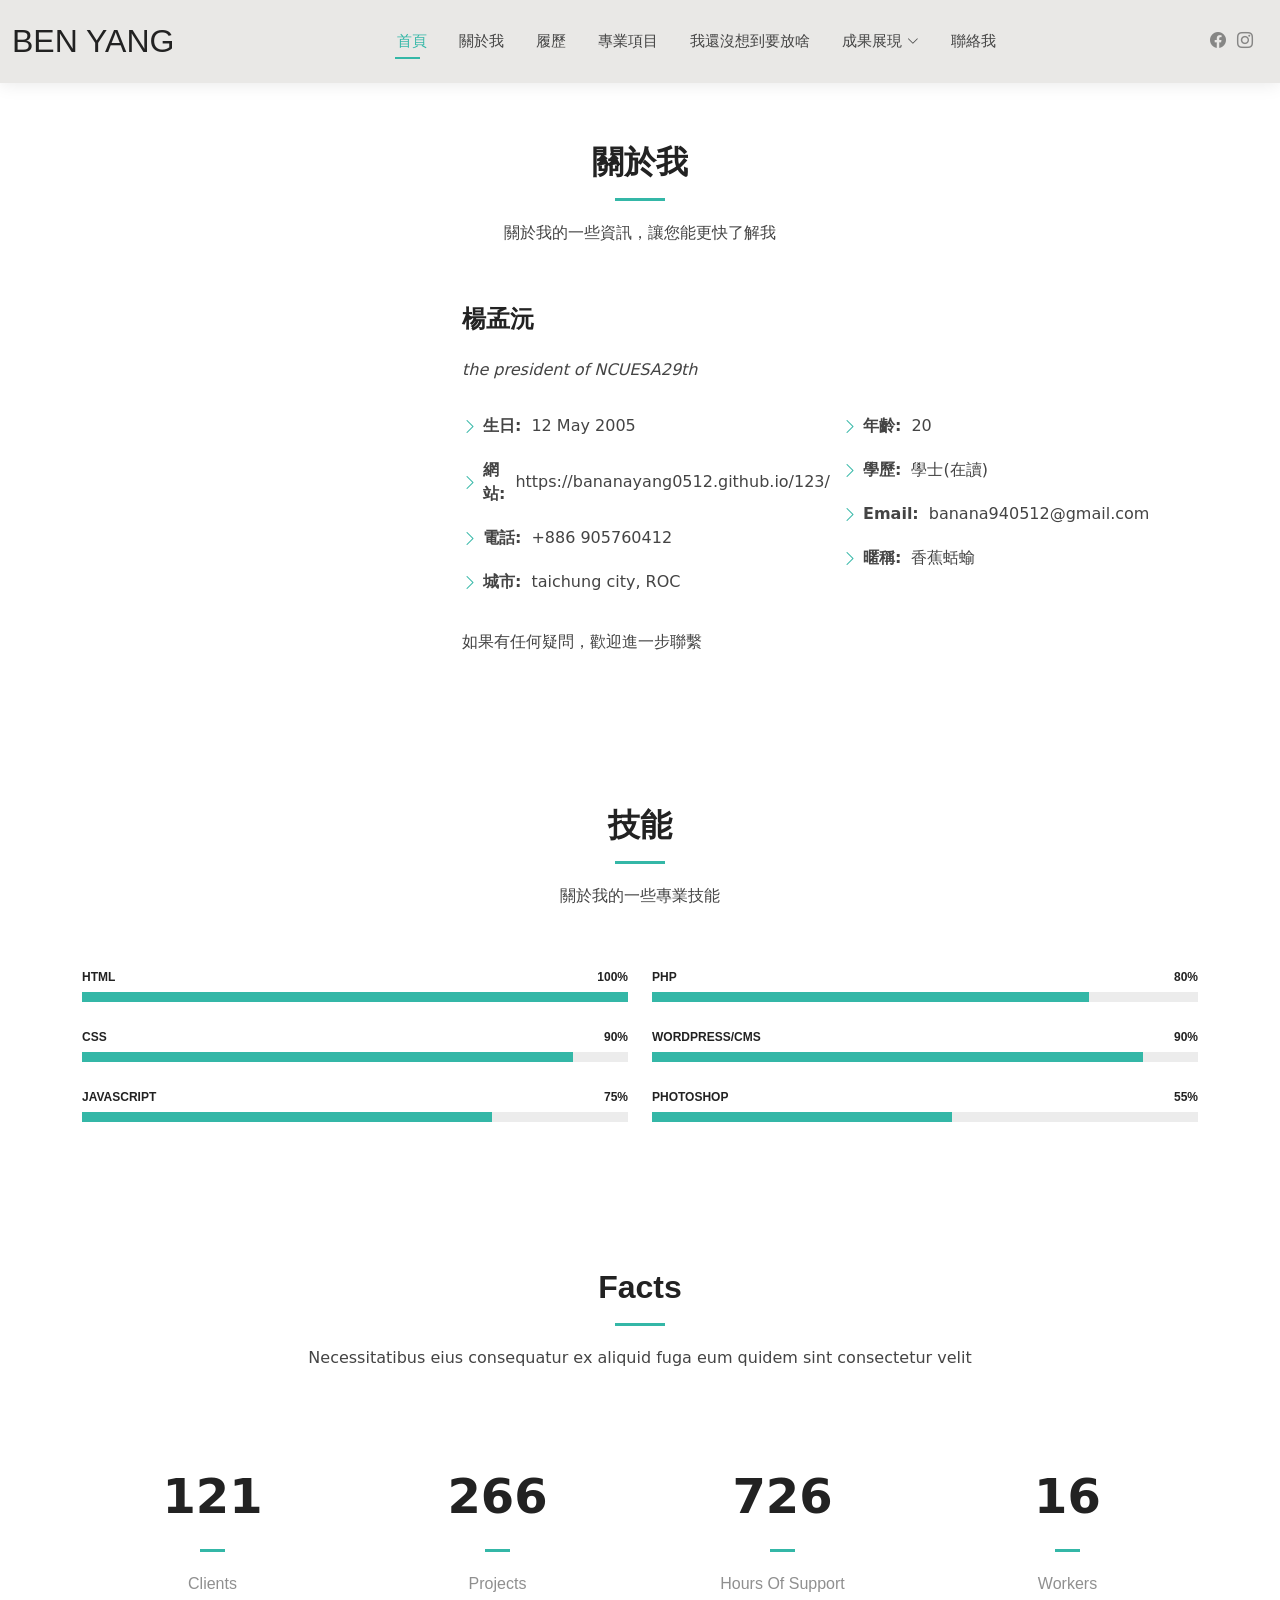
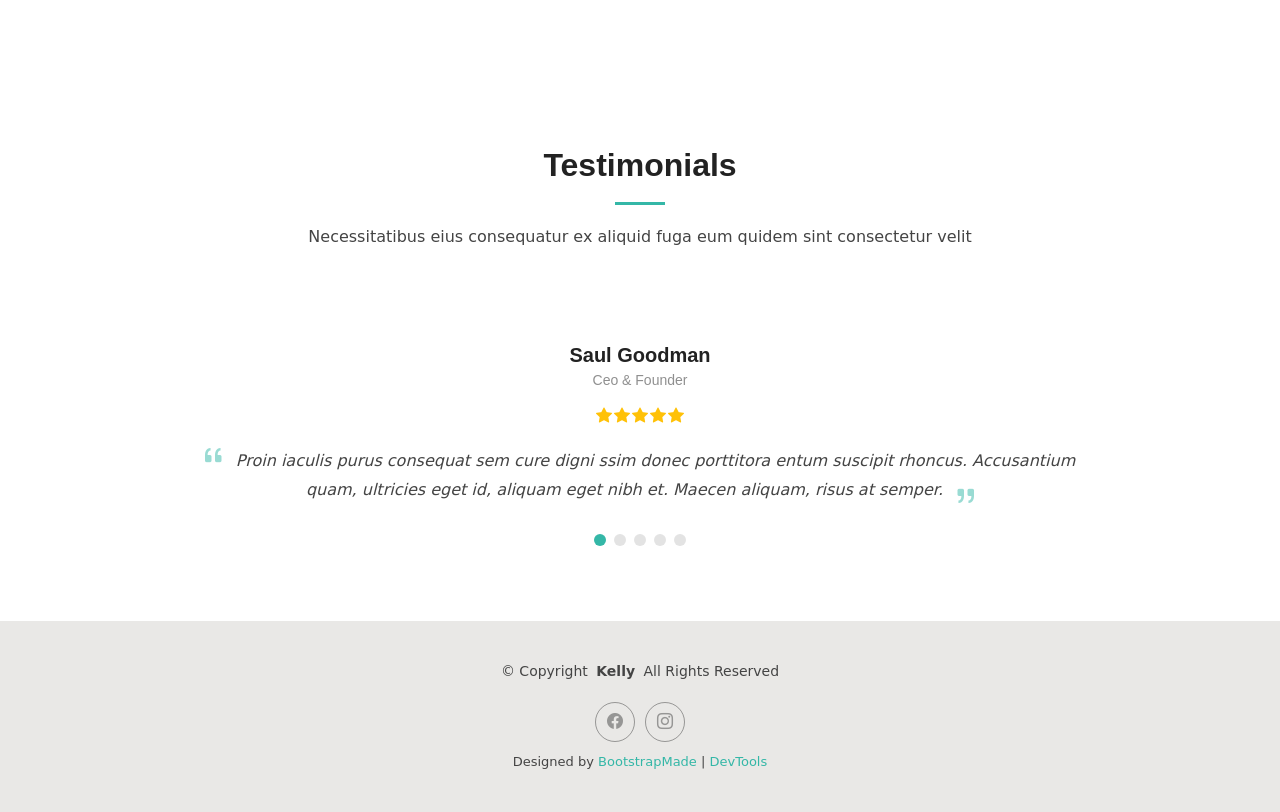
==== commit f38089c2: "Add files via upload" ====
--- a/about.html
+++ b/about.html
@@ -6,7 +6,7 @@
   <meta content="width=device-width, initial-scale=1.0" name="viewport">
   <title>關於BEN YANG</title>
   <meta name="description" content="">
-  <meta name="keywords" content="">
+  <meta name="keywords" content="楊孟沅，香蕉蛞蝓">
 
   <!-- Favicons -->
   <link href="assets/img/favicon.png" rel="icon">
@@ -92,7 +92,7 @@
       <!-- Section Title -->
       <div class="container section-title" data-aos="fade-up">
         <h2>關於我</h2>
-        <p>Necessitatibus eius consequatur ex aliquid fuga eum quidem sint consectetur velit</p>
+        <p>關於我的一些資訊，讓您能更快了解我</p>
       </div><!-- End Section Title -->
 
       <div class="container" data-aos="fade-up" data-aos-delay="100">
@@ -102,16 +102,15 @@
             <img src="assets/img/profile-img.jpg" class="img-fluid" alt="">
           </div>
           <div class="col-lg-8 content">
-            <h2>UI/UX Designer &amp; Web Developer.</h2>
+            <h2>楊孟沅</h2>
             <p class="fst-italic py-3">
-              Lorem ipsum dolor sit amet, consectetur adipiscing elit, sed do eiusmod tempor incididunt ut labore et dolore
-              magna aliqua.
+              the president of NCUESA29th
             </p>
             <div class="row">
               <div class="col-lg-6">
                 <ul>
                   <li><i class="bi bi-chevron-right"></i> <strong>生日:</strong> <span>12 May 2005</span></li>
-                  <li><i class="bi bi-chevron-right"></i> <strong>Website:</strong> <span>www.example.com</span></li>
+                  <li><i class="bi bi-chevron-right"></i> <strong>網站:</strong> <span>https://bananayang0512.github.io/123/</span></li>
                   <li><i class="bi bi-chevron-right"></i> <strong>電話:</strong> <span>+886 905760412</span></li>
                   <li><i class="bi bi-chevron-right"></i> <strong>城市:</strong> <span>taichung city, ROC</span></li>
                 </ul>
@@ -119,15 +118,14 @@
               <div class="col-lg-6">
                 <ul>
                   <li><i class="bi bi-chevron-right"></i> <strong>年齡:</strong> <span>20</span></li>
-                  <li><i class="bi bi-chevron-right"></i> <strong>Degree:</strong> <span>Master</span></li>
+                  <li><i class="bi bi-chevron-right"></i> <strong>學歷:</strong> <span>學士(在讀)</span></li>
                   <li><i class="bi bi-chevron-right"></i> <strong>Email:</strong> <span>banana940512@gmail.com</span></li>
-                  <li><i class="bi bi-chevron-right"></i> <strong>Freelance:</strong> <span>Available</span></li>
+                  <li><i class="bi bi-chevron-right"></i> <strong>暱稱:</strong> <span>香蕉蛞蝓</span></li>
                 </ul>
               </div>
             </div>
             <p class="py-3">
-              Officiis eligendi itaque labore et dolorum mollitia officiis optio vero. Quisquam sunt adipisci omnis et ut. Nulla accusantium dolor incidunt officia tempore. Et eius omnis.
-              Cupiditate ut dicta maxime officiis quidem quia. Sed et consectetur qui quia repellendus itaque neque.
+            如果有任何疑問，歡迎進一步聯繫
             </p>
           </div>
         </div>
@@ -141,8 +139,8 @@
 
       <!-- Section Title -->
       <div class="container section-title" data-aos="fade-up">
-        <h2>Skills</h2>
-        <p>Necessitatibus eius consequatur ex aliquid fuga eum quidem sint consectetur velit</p>
+        <h2>技能</h2>
+        <p>關於我的一些專業技能</p>
       </div><!-- End Section Title -->
 
       <div class="container" data-aos="fade-up" data-aos-delay="100">
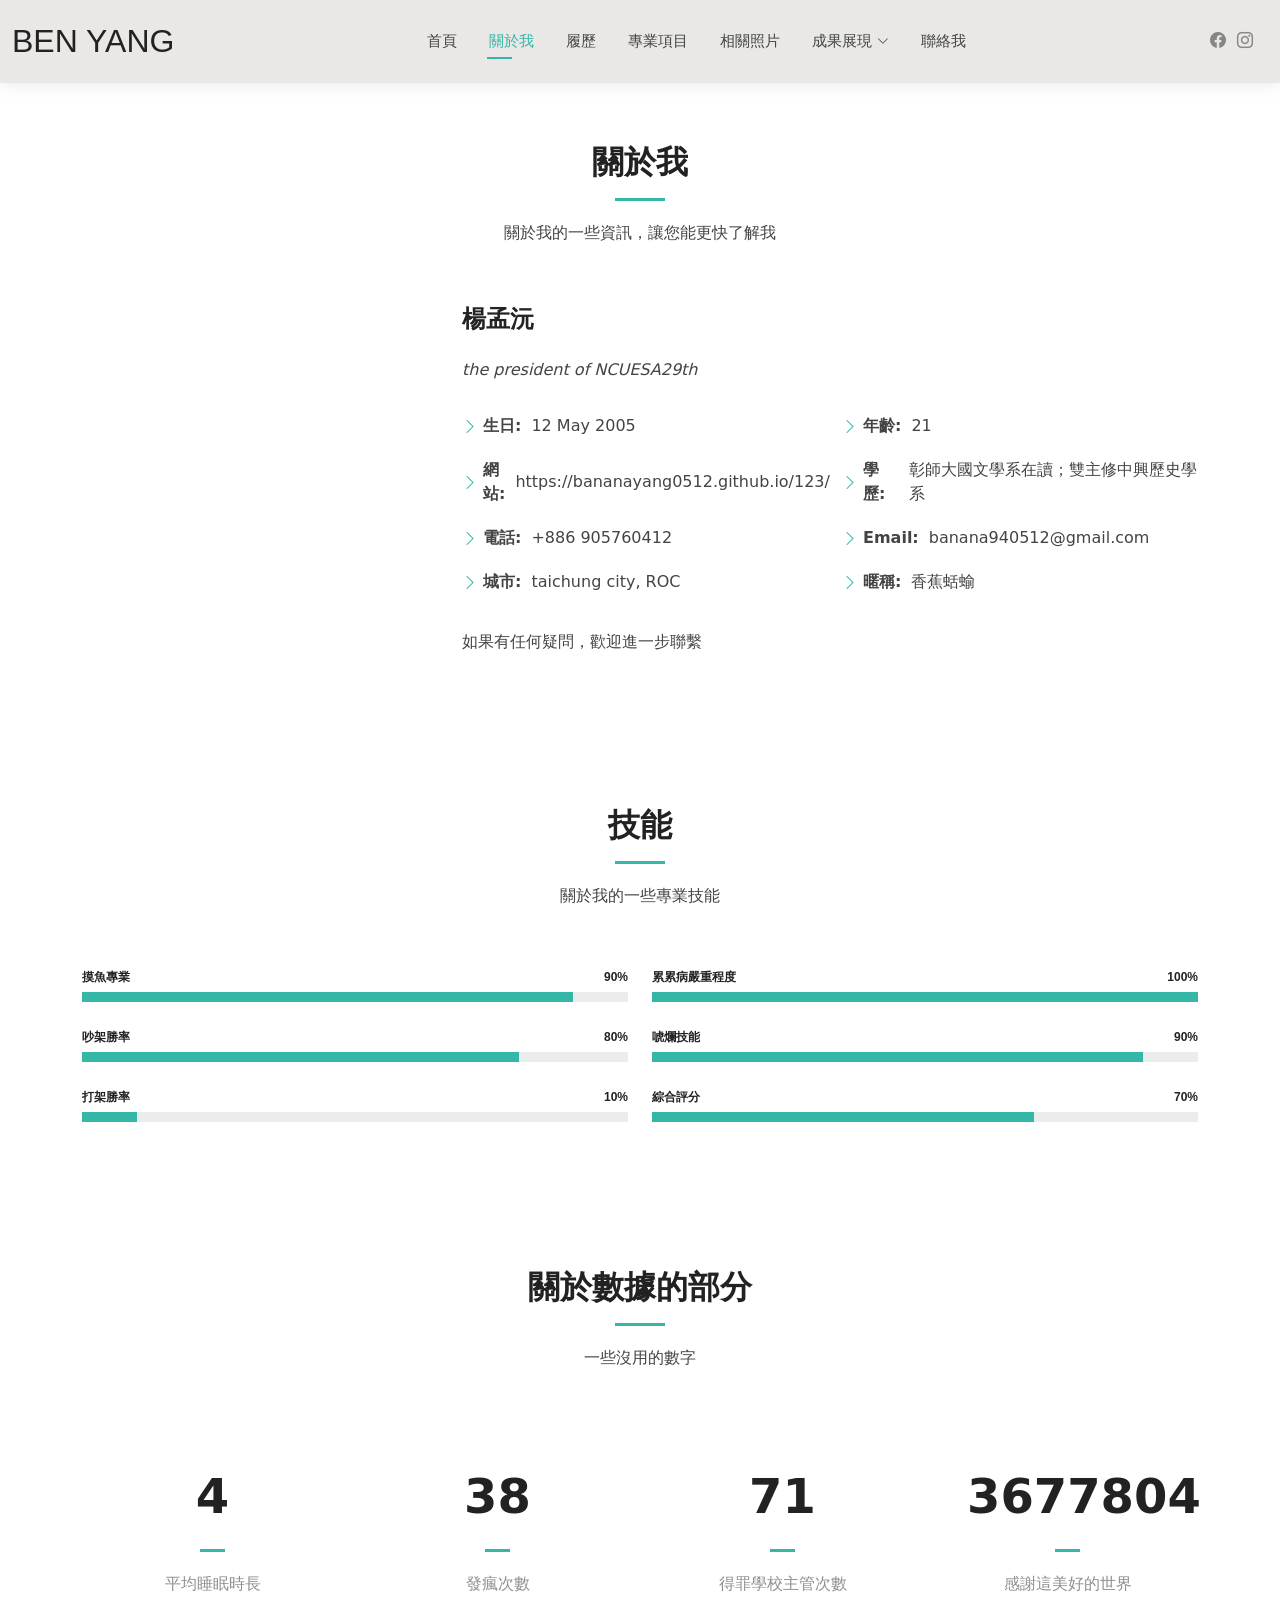
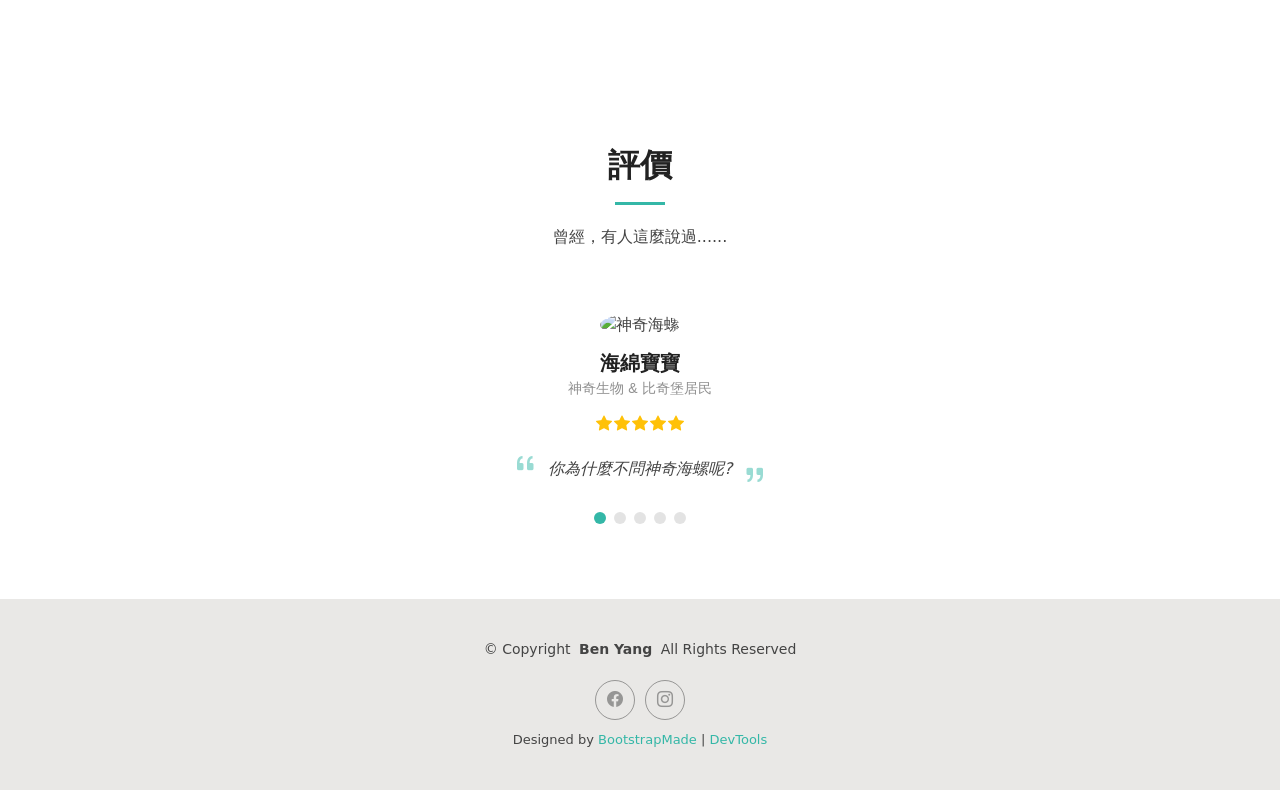
==== commit b96e0a21: "Add files via upload" ====
--- a/about.html
+++ b/about.html
@@ -49,14 +49,14 @@
 
       <nav id="navmenu" class="navmenu">
         <ul>
-          <li><a href="index.html" class="active">首頁</a></li>
-          <li><a href="about.html">關於我</a></li>
+          <li><a href="index.html" >首頁</a></li>
+          <li><a href="about.html"class="active">關於我</a></li>
           <li><a href="resume.html">履歷</a></li>
           <li><a href="services.html">專業項目</a></li>
-          <li><a href="portfolio.html">我還沒想到要放啥</a></li>
+          <li><a href="portfolio.html">相關照片</a></li>
           <li class="dropdown"><a href="#"><span>成果展現</span> <i class="bi bi-chevron-down toggle-dropdown"></i></a>
             <ul>
-              <li><a href="#">我曾經做過的事</a></li>
+              <li><a href=" ">我曾經做過的事</a></li>
               <li class="dropdown"><a href="#"><span>學生會-NCUESA</span> <i class="bi bi-chevron-down toggle-dropdown"></i></a>
                 <ul>
                   <li><a href="#">計畫 1</a></li>
@@ -77,8 +77,8 @@
       </nav>
 
       <div class="header-social-links">
-        <a href="https://www.facebook.com/?locale=zh_TW" class="facebook" target="_blank"><i class="bi bi-facebook"></i></a>
-        <a href="https://www.instagram.com/" class="instagram" target="_blank"><i class="bi bi-instagram"></i></a>
+        <a href="https://www.facebook.com/benyang0512/?locale=zh_TW" class="facebook" target="_blank"><i class="bi bi-facebook"></i></a>
+        <a href="https://www.instagram.com/accounts/login/?next=%2Fbenyang_0512%2F&source=omni_redirect" class="instagram" target="_blank"><i class="bi bi-instagram"></i></a>
       </div>
 
     </div>
@@ -117,8 +117,8 @@
               </div>
               <div class="col-lg-6">
                 <ul>
-                  <li><i class="bi bi-chevron-right"></i> <strong>年齡:</strong> <span>20</span></li>
-                  <li><i class="bi bi-chevron-right"></i> <strong>學歷:</strong> <span>學士(在讀)</span></li>
+                  <li><i class="bi bi-chevron-right"></i> <strong>年齡:</strong> <span>21</span></li>
+                  <li><i class="bi bi-chevron-right"></i> <strong>學歷:</strong> <span>彰師大國文學系在讀；雙主修中興歷史學系</span></li>
                   <li><i class="bi bi-chevron-right"></i> <strong>Email:</strong> <span>banana940512@gmail.com</span></li>
                   <li><i class="bi bi-chevron-right"></i> <strong>暱稱:</strong> <span>香蕉蛞蝓</span></li>
                 </ul>
@@ -150,48 +150,48 @@
           <div class="col-lg-6">
 
             <div class="progress">
-              <span class="skill"><span>HTML</span> <i class="val">100%</i></span>
+              <span class="skill"><span>摸魚專業</span> <i class="val">90%</i></span>
+              <div class="progress-bar-wrap">
+                <div class="progress-bar" role="progressbar" aria-valuenow="90" aria-valuemin="0" aria-valuemax="100"></div>
+              </div>
+            </div><!-- End Skills Item -->
+
+            <div class="progress">
+              <span class="skill"><span>吵架勝率</span> <i class="val">80%</i></span>
+              <div class="progress-bar-wrap">
+                <div class="progress-bar" role="progressbar" aria-valuenow="80" aria-valuemin="0" aria-valuemax="100"></div>
+              </div>
+            </div><!-- End Skills Item -->
+
+            <div class="progress">
+              <span class="skill"><span>打架勝率</span> <i class="val">10%</i></span>
+              <div class="progress-bar-wrap">
+                <div class="progress-bar" role="progressbar" aria-valuenow="10" aria-valuemin="0" aria-valuemax="100"></div>
+              </div>
+            </div><!-- End Skills Item -->
+
+          </div>
+
+          <div class="col-lg-6">
+
+            <div class="progress">
+              <span class="skill"><span>累累病嚴重程度</span> <i class="val">100%</i></span>
               <div class="progress-bar-wrap">
                 <div class="progress-bar" role="progressbar" aria-valuenow="100" aria-valuemin="0" aria-valuemax="100"></div>
               </div>
             </div><!-- End Skills Item -->
 
             <div class="progress">
-              <span class="skill"><span>CSS</span> <i class="val">90%</i></span>
+              <span class="skill"><span>唬爛技能</span> <i class="val">90%</i></span>
               <div class="progress-bar-wrap">
                 <div class="progress-bar" role="progressbar" aria-valuenow="90" aria-valuemin="0" aria-valuemax="100"></div>
               </div>
             </div><!-- End Skills Item -->
 
             <div class="progress">
-              <span class="skill"><span>JavaScript</span> <i class="val">75%</i></span>
-              <div class="progress-bar-wrap">
-                <div class="progress-bar" role="progressbar" aria-valuenow="75" aria-valuemin="0" aria-valuemax="100"></div>
-              </div>
-            </div><!-- End Skills Item -->
-
-          </div>
-
-          <div class="col-lg-6">
-
-            <div class="progress">
-              <span class="skill"><span>PHP</span> <i class="val">80%</i></span>
-              <div class="progress-bar-wrap">
-                <div class="progress-bar" role="progressbar" aria-valuenow="80" aria-valuemin="0" aria-valuemax="100"></div>
-              </div>
-            </div><!-- End Skills Item -->
-
-            <div class="progress">
-              <span class="skill"><span>WordPress/CMS</span> <i class="val">90%</i></span>
-              <div class="progress-bar-wrap">
-                <div class="progress-bar" role="progressbar" aria-valuenow="90" aria-valuemin="0" aria-valuemax="100"></div>
-              </div>
-            </div><!-- End Skills Item -->
-
-            <div class="progress">
-              <span class="skill"><span>Photoshop</span> <i class="val">55%</i></span>
-              <div class="progress-bar-wrap">
-                <div class="progress-bar" role="progressbar" aria-valuenow="55" aria-valuemin="0" aria-valuemax="100"></div>
+              <span class="skill"><span>綜合評分</span> <i class="val">70%</i></span>
+              <div class="progress-bar-wrap">
+                <div class="progress-bar" role="progressbar" aria-valuenow="70" aria-valuemin="0" aria-valuemax="100"></div>
               </div>
             </div><!-- End Skills Item -->
 
@@ -208,8 +208,8 @@
 
       <!-- Section Title -->
       <div class="container section-title" data-aos="fade-up">
-        <h2>Facts</h2>
-        <p>Necessitatibus eius consequatur ex aliquid fuga eum quidem sint consectetur velit</p>
+        <h2>關於數據的部分</h2>
+        <p>一些沒用的數字</p>
       </div><!-- End Section Title -->
 
       <div class="container" data-aos="fade-up" data-aos-delay="100">
@@ -218,29 +218,29 @@
 
           <div class="col-lg-3 col-md-6">
             <div class="stats-item text-center w-100 h-100">
-              <span data-purecounter-start="0" data-purecounter-end="232" data-purecounter-duration="1" class="purecounter"></span>
-              <p>Clients</p>
+              <span data-purecounter-start="0" data-purecounter-end="6" data-purecounter-duration="1" class="purecounter"></span>
+              <p>平均睡眠時長</p>
             </div>
           </div><!-- End Stats Item -->
 
           <div class="col-lg-3 col-md-6">
             <div class="stats-item text-center w-100 h-100">
-              <span data-purecounter-start="0" data-purecounter-end="521" data-purecounter-duration="1" class="purecounter"></span>
-              <p>Projects</p>
+              <span data-purecounter-start="0" data-purecounter-end="67" data-purecounter-duration="1" class="purecounter"></span>
+              <p>發瘋次數</p>
             </div>
           </div><!-- End Stats Item -->
 
           <div class="col-lg-3 col-md-6">
             <div class="stats-item text-center w-100 h-100">
-              <span data-purecounter-start="0" data-purecounter-end="1453" data-purecounter-duration="1" class="purecounter"></span>
-              <p>Hours Of Support</p>
+              <span data-purecounter-start="0" data-purecounter-end="131" data-purecounter-duration="1" class="purecounter"></span>
+              <p>得罪學校主管次數</p>
             </div>
           </div><!-- End Stats Item -->
 
           <div class="col-lg-3 col-md-6">
             <div class="stats-item text-center w-100 h-100">
-              <span data-purecounter-start="0" data-purecounter-end="32" data-purecounter-duration="1" class="purecounter"></span>
-              <p>Workers</p>
+              <span data-purecounter-start="0" data-purecounter-end="7355608" data-purecounter-duration="1" class="purecounter"></span>
+              <p>感謝這美好的世界</p>
             </div>
           </div><!-- End Stats Item -->
 
@@ -255,8 +255,8 @@
 
       <!-- Section Title -->
       <div class="container section-title" data-aos="fade-up">
-        <h2>Testimonials</h2>
-        <p>Necessitatibus eius consequatur ex aliquid fuga eum quidem sint consectetur velit</p>
+        <h2>評價</h2>
+        <p>曾經，有人這麼說過......</p>
       </div><!-- End Section Title -->
 
       <div class="container" data-aos="fade-up" data-aos-delay="100">
@@ -265,7 +265,7 @@
           <script type="application/json" class="swiper-config">
             {
               "loop": true,
-              "speed": 600,
+              "speed": 800,
               "autoplay": {
                 "delay": 5000
               },
@@ -281,15 +281,15 @@
 
             <div class="swiper-slide">
               <div class="testimonial-item">
-                <img src="assets/img/testimonials/testimonials-1.jpg" class="testimonial-img" alt="">
-                <h3>Saul Goodman</h3>
-                <h4>Ceo &amp; Founder</h4>
+                <img src="assets/img/testimonials/testimonials-1.jpg" class="testimonial-img" alt="神奇海螺">
+                <h3>海綿寶寶</h3>
+                <h4>神奇生物 &amp; 比奇堡居民</h4>
                 <div class="stars">
                   <i class="bi bi-star-fill"></i><i class="bi bi-star-fill"></i><i class="bi bi-star-fill"></i><i class="bi bi-star-fill"></i><i class="bi bi-star-fill"></i>
                 </div>
                 <p>
                   <i class="bi bi-quote quote-icon-left"></i>
-                  <span>Proin iaculis purus consequat sem cure digni ssim donec porttitora entum suscipit rhoncus. Accusantium quam, ultricies eget id, aliquam eget nibh et. Maecen aliquam, risus at semper.</span>
+                  <span>你為什麼不問神奇海螺呢?</span>
                   <i class="bi bi-quote quote-icon-right"></i>
                 </p>
               </div>
@@ -298,14 +298,46 @@
             <div class="swiper-slide">
               <div class="testimonial-item">
                 <img src="assets/img/testimonials/testimonials-2.jpg" class="testimonial-img" alt="">
-                <h3>Sara Wilsson</h3>
-                <h4>Designer</h4>
+                <h3>魯迅</h3>
+                <h4>網路噴子</h4>
+                <div class="stars">
+                  <i class="bi bi-hand-thumbs-up-fill"></i><i class="bi bi-hand-thumbs-up-fill"></i><i class="bi bi-hand-thumbs-up-fill"></i><i class="bi bi-hand-thumbs-up-fill"></i><i class="bi bi-hand-thumbs-up-fill"></i>
+                </div>
+                <p>
+                  <i class="bi bi-quote quote-icon-left"></i>
+                  <span>魯迅曾經說過：「我實在沒有說過這樣一句話」</span>
+                  <i class="bi bi-quote quote-icon-right"></i>
+                </p>
+              </div>
+            </div><!-- End testimonial item -->
+
+            <div class="swiper-slide">
+              <div class="testimonial-item">
+                <img src="assets/img/testimonials/testimonials-3.jpg" class="testimonial-img" alt="">
+                <h3>華妃</h3>
+                <h4>某個高貴的人物</h4>
+                <div class="stars">
+                  <i class="bi bi-star-half"></i>
+                </div>
+                <p>
+                  <i class="bi bi-quote quote-icon-left"></i>
+                  <span>賤人就是矯情</span>
+                  <i class="bi bi-quote quote-icon-right"></i>
+                </p>
+              </div>
+            </div><!-- End testimonial item -->
+
+            <div class="swiper-slide">
+              <div class="testimonial-item">
+                <img src="assets/img/testimonials/testimonials-4.jpg" class="testimonial-img" alt="">
+                <h3>路易十六</h3>
+                <h4>國王(曾經是)</h4>
                 <div class="stars">
                   <i class="bi bi-star-fill"></i><i class="bi bi-star-fill"></i><i class="bi bi-star-fill"></i><i class="bi bi-star-fill"></i><i class="bi bi-star-fill"></i>
                 </div>
                 <p>
                   <i class="bi bi-quote quote-icon-left"></i>
-                  <span>Export tempor illum tamen malis malis eram quae irure esse labore quem cillum quid cillum eram malis quorum velit fore eram velit sunt aliqua noster fugiat irure amet legam anim culpa.</span>
+                  <span>開玩笑也該有個頭啊</span>
                   <i class="bi bi-quote quote-icon-right"></i>
                 </p>
               </div>
@@ -313,47 +345,15 @@
 
             <div class="swiper-slide">
               <div class="testimonial-item">
-                <img src="assets/img/testimonials/testimonials-3.jpg" class="testimonial-img" alt="">
-                <h3>Jena Karlis</h3>
-                <h4>Store Owner</h4>
+                <img src="assets/img/testimonials/testimonials-5.jpg" class="testimonial-img" alt="">
+                <h3>沈復</h3>
+                <h4>作家</h4>
                 <div class="stars">
                   <i class="bi bi-star-fill"></i><i class="bi bi-star-fill"></i><i class="bi bi-star-fill"></i><i class="bi bi-star-fill"></i><i class="bi bi-star-fill"></i>
                 </div>
                 <p>
                   <i class="bi bi-quote quote-icon-left"></i>
-                  <span>Enim nisi quem export duis labore cillum quae magna enim sint quorum nulla quem veniam duis minim tempor labore quem eram duis noster aute amet eram fore quis sint minim.</span>
-                  <i class="bi bi-quote quote-icon-right"></i>
-                </p>
-              </div>
-            </div><!-- End testimonial item -->
-
-            <div class="swiper-slide">
-              <div class="testimonial-item">
-                <img src="assets/img/testimonials/testimonials-4.jpg" class="testimonial-img" alt="">
-                <h3>Matt Brandon</h3>
-                <h4>Freelancer</h4>
-                <div class="stars">
-                  <i class="bi bi-star-fill"></i><i class="bi bi-star-fill"></i><i class="bi bi-star-fill"></i><i class="bi bi-star-fill"></i><i class="bi bi-star-fill"></i>
-                </div>
-                <p>
-                  <i class="bi bi-quote quote-icon-left"></i>
-                  <span>Fugiat enim eram quae cillum dolore dolor amet nulla culpa multos export minim fugiat minim velit minim dolor enim duis veniam ipsum anim magna sunt elit fore quem dolore labore illum veniam.</span>
-                  <i class="bi bi-quote quote-icon-right"></i>
-                </p>
-              </div>
-            </div><!-- End testimonial item -->
-
-            <div class="swiper-slide">
-              <div class="testimonial-item">
-                <img src="assets/img/testimonials/testimonials-5.jpg" class="testimonial-img" alt="">
-                <h3>John Larson</h3>
-                <h4>Entrepreneur</h4>
-                <div class="stars">
-                  <i class="bi bi-star-fill"></i><i class="bi bi-star-fill"></i><i class="bi bi-star-fill"></i><i class="bi bi-star-fill"></i><i class="bi bi-star-fill"></i>
-                </div>
-                <p>
-                  <i class="bi bi-quote quote-icon-left"></i>
-                  <span>Quis quorum aliqua sint quem legam fore sunt eram irure aliqua veniam tempor noster veniam enim culpa labore duis sunt culpa nulla illum cillum fugiat legam esse veniam culpa fore nisi cillum quid.</span>
+                  <span>吾觀之，應鞭數十，驅之別院</span>
                   <i class="bi bi-quote quote-icon-right"></i>
                 </p>
               </div>
@@ -369,15 +369,15 @@
 
   </main>
 
-<footer id="footer" class="footer light-background">
+ <footer id="footer" class="footer light-background">
 
     <div class="container">
       <div class="copyright text-center ">
-        <p>© <span>Copyright</span> <strong class="px-1 sitename">Kelly</strong> <span>All Rights Reserved<br></span></p>
+        <p>© <span>Copyright</span> <strong class="px-1 sitename">Ben Yang</strong> <span>All Rights Reserved<br></span></p>
       </div>
       <div class="social-links d-flex justify-content-center">
-        <a href="https://www.facebook.com/?locale=zh_TW"><i class="bi bi-facebook"></i></a>
-        <a href="https://www.instagram.com/"><i class="bi bi-instagram"></i></a>
+        <a href="https://www.facebook.com/benyang0512/?locale=zh_TW"><i class="bi bi-facebook"></i></a>
+        <a href="https://www.instagram.com/accounts/login/?next=%2Fbenyang_0512%2F&source=omni_redirect"><i class="bi bi-instagram"></i></a>
       </div>
       <div class="credits">
         <!-- All the links in the footer should remain intact. -->
@@ -389,6 +389,7 @@
     </div>
 
   </footer>
+
 
   <!-- Scroll Top -->
   <a href="#" id="scroll-top" class="scroll-top d-flex align-items-center justify-content-center"><i class="bi bi-arrow-up-short"></i></a>
